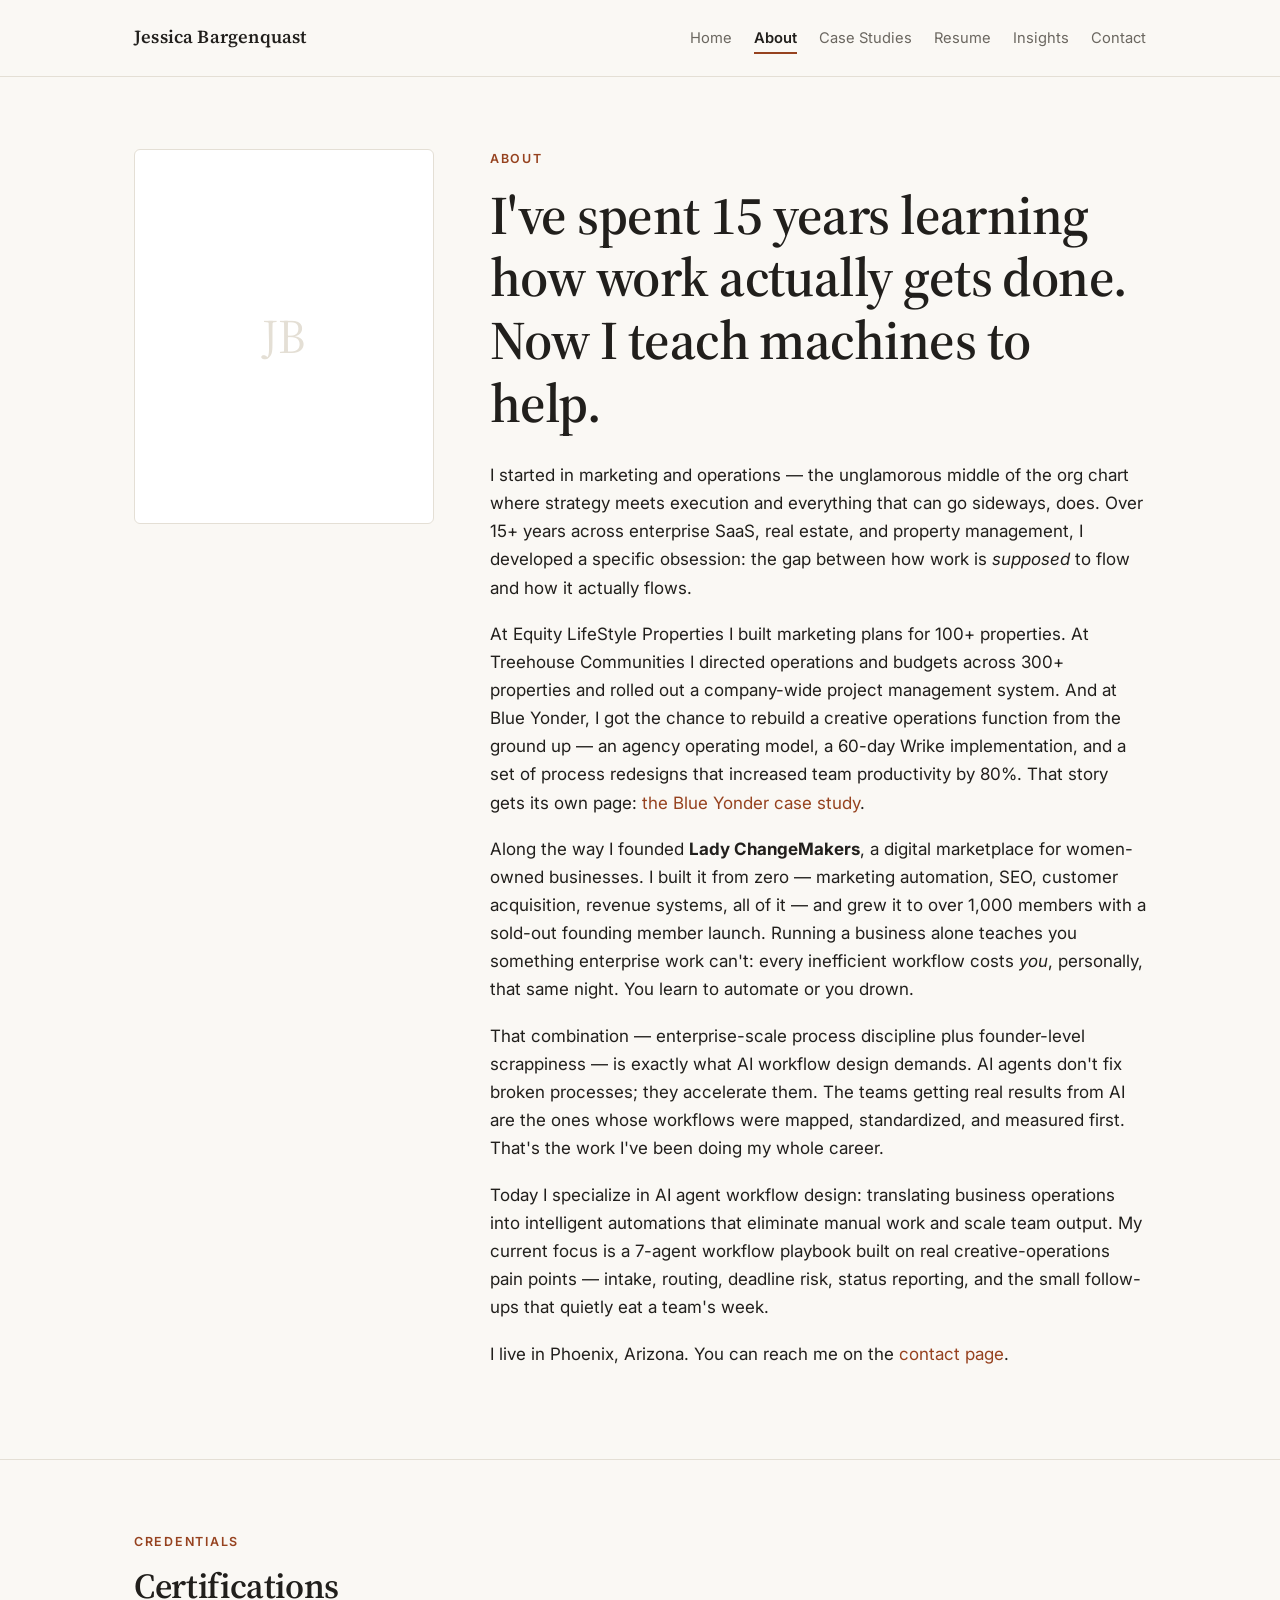
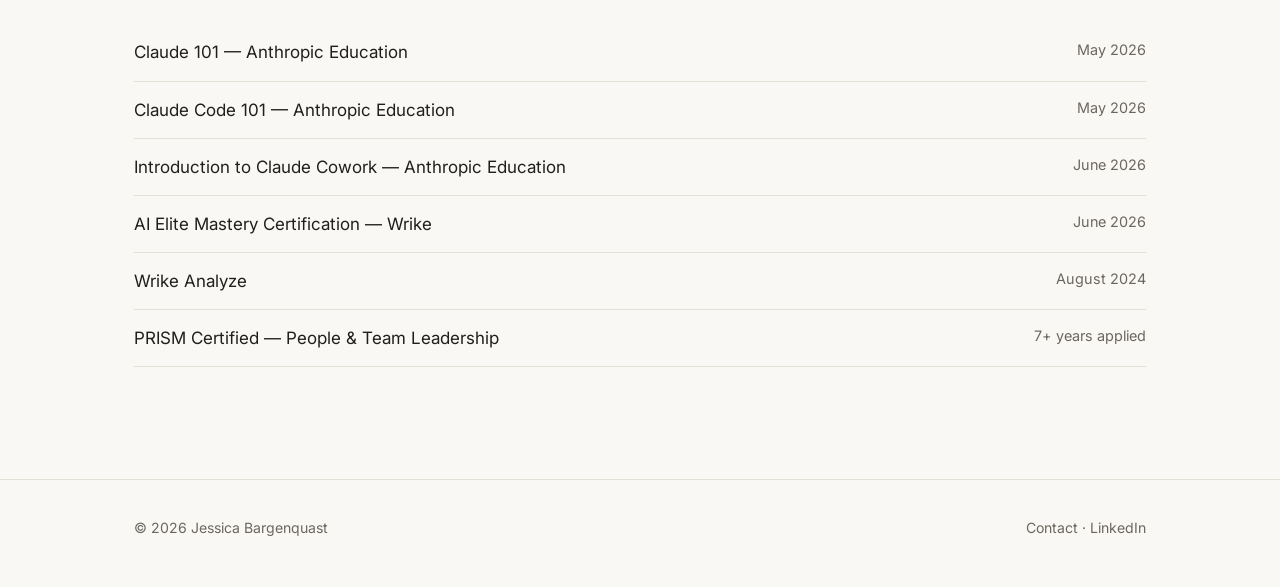
==== about.html @ bfed1fb9 "Portfolio site: six-page static build with Netlify contact form Co-Authored-By: Claude Fable 5 <nore" ====
<!DOCTYPE html>
<html lang="en">
<head>
  <meta charset="UTF-8">
  <meta name="viewport" content="width=device-width, initial-scale=1.0">
  <title>About — Jessica Bargenquast</title>
  <meta name="description" content="From 15+ years in marketing and operations, to founding Lady ChangeMakers, to designing AI agent workflows — the story behind the work.">
  <link rel="preconnect" href="https://fonts.googleapis.com">
  <link rel="preconnect" href="https://fonts.gstatic.com" crossorigin>
  <link href="https://fonts.googleapis.com/css2?family=Inter:wght@400;600&family=Source+Serif+4:opsz,wght@8..60,400;8..60,600&display=swap" rel="stylesheet">
  <link rel="stylesheet" href="css/styles.css">
</head>
<body>

  <header class="site-header">
    <div class="wrap">
      <a class="site-name" href="index.html">Jessica Bargenquast</a>
      <nav class="site-nav">
        <a href="index.html">Home</a>
        <a href="about.html" aria-current="page">About</a>
        <a href="case-studies.html">Case Studies</a>
        <a href="resume.html">Resume</a>
        <a href="insights.html">Insights</a>
        <a href="contact.html">Contact</a>
      </nav>
    </div>
  </header>

  <main>

    <section class="section">
      <div class="wrap">
        <div class="about-layout">
          <div class="about-photo">
            <img src="assets/headshot.jpg" alt="Jessica Bargenquast" onerror="this.style.display='none'; this.nextElementSibling.style.display='flex';">
            <div class="photo-fallback" style="display:none;">JB</div>
          </div>
          <div class="prose">
            <p class="kicker">About</p>
            <h1>I've spent 15 years learning how work actually gets done. Now I teach machines to help.</h1>

            <p>I started in marketing and operations — the unglamorous middle of the org chart where strategy meets execution and everything that can go sideways, does. Over 15+ years across enterprise SaaS, real estate, and property management, I developed a specific obsession: the gap between how work is <em>supposed</em> to flow and how it actually flows.</p>

            <p>At Equity LifeStyle Properties I built marketing plans for 100+ properties. At Treehouse Communities I directed operations and budgets across 300+ properties and rolled out a company-wide project management system. And at Blue Yonder, I got the chance to rebuild a creative operations function from the ground up — an agency operating model, a 60-day Wrike implementation, and a set of process redesigns that increased team productivity by 80%. That story gets its own page: <a href="case-studies.html">the Blue Yonder case study</a>.</p>

            <p>Along the way I founded <strong>Lady ChangeMakers</strong>, a digital marketplace for women-owned businesses. I built it from zero — marketing automation, SEO, customer acquisition, revenue systems, all of it — and grew it to over 1,000 members with a sold-out founding member launch. Running a business alone teaches you something enterprise work can't: every inefficient workflow costs <em>you</em>, personally, that same night. You learn to automate or you drown.</p>

            <p>That combination — enterprise-scale process discipline plus founder-level scrappiness — is exactly what AI workflow design demands. AI agents don't fix broken processes; they accelerate them. The teams getting real results from AI are the ones whose workflows were mapped, standardized, and measured first. That's the work I've been doing my whole career.</p>

            <p>Today I specialize in AI agent workflow design: translating business operations into intelligent automations that eliminate manual work and scale team output. My current focus is a 7-agent workflow playbook built on real creative-operations pain points — intake, routing, deadline risk, status reporting, and the small follow-ups that quietly eat a team's week.</p>

            <p>I live in Phoenix, Arizona. You can reach me on the <a href="contact.html">contact page</a>.</p>
          </div>
        </div>
      </div>
    </section>

    <section class="section">
      <div class="wrap">
        <p class="kicker">Credentials</p>
        <h2>Certifications</h2>
        <ul class="cert-list">
          <li><span>Claude 101 — Anthropic Education</span><span class="cert-meta">May 2026</span></li>
          <li><span>Claude Code 101 — Anthropic Education</span><span class="cert-meta">May 2026</span></li>
          <li><span>Introduction to Claude Cowork — Anthropic Education</span><span class="cert-meta">June 2026</span></li>
          <li><span>AI Elite Mastery Certification — Wrike</span><span class="cert-meta">June 2026</span></li>
          <li><span>Wrike Analyze</span><span class="cert-meta">August 2024</span></li>
          <li><span>PRISM Certified — People &amp; Team Leadership</span><span class="cert-meta">7+ years applied</span></li>
        </ul>
      </div>
    </section>

  </main>

  <footer class="site-footer">
    <div class="wrap">
      <div>© 2026 Jessica Bargenquast</div>
      <div>
        <a href="contact.html">Contact</a> ·
        <a href="https://linkedin.com/in/jessbarg">LinkedIn</a>
      </div>
    </div>
  </footer>

</body>
</html>
---- css/styles.css ----
/* ============================================================
   Jessica Bargenquast — portfolio site styles
   Plain CSS, no build step. Edit freely.
   ============================================================ */

:root {
  --paper: #faf8f4;        /* page background */
  --ink: #211f1c;          /* main text */
  --muted: #6b6760;        /* secondary text */
  --accent: #96421f;       /* terracotta accent */
  --accent-dark: #7a3417;
  --line: #e4dfd5;         /* hairline borders */
  --card: #ffffff;
  --serif: "Source Serif 4", Georgia, "Times New Roman", serif;
  --sans: "Inter", -apple-system, "Segoe UI", Helvetica, Arial, sans-serif;
}

* { box-sizing: border-box; }

html { scroll-behavior: smooth; }

body {
  margin: 0;
  background: var(--paper);
  color: var(--ink);
  font-family: var(--sans);
  font-size: 17px;
  line-height: 1.65;
  -webkit-font-smoothing: antialiased;
}

h1, h2, h3 {
  font-family: var(--serif);
  font-weight: 600;
  line-height: 1.15;
  margin: 0 0 0.5em;
  letter-spacing: -0.01em;
}

h1 { font-size: clamp(2.2rem, 5vw, 3.4rem); }
h2 { font-size: clamp(1.6rem, 3.5vw, 2.2rem); }
h3 { font-size: 1.25rem; }

p { margin: 0 0 1.1em; }

a { color: var(--accent); text-decoration: none; }
a:hover { color: var(--accent-dark); text-decoration: underline; }

img { max-width: 100%; display: block; }

.wrap {
  max-width: 1060px;
  margin: 0 auto;
  padding: 0 24px;
}

.prose { max-width: 700px; }

/* ---------- Header / nav ---------- */

.site-header {
  border-bottom: 1px solid var(--line);
  background: var(--paper);
}

.site-header .wrap {
  display: flex;
  flex-wrap: wrap;
  align-items: baseline;
  justify-content: space-between;
  gap: 12px 24px;
  padding-top: 22px;
  padding-bottom: 22px;
}

.site-name {
  font-family: var(--serif);
  font-size: 1.15rem;
  font-weight: 600;
  color: var(--ink);
  letter-spacing: 0.01em;
}
.site-name:hover { color: var(--accent); text-decoration: none; }

.site-nav {
  display: flex;
  flex-wrap: wrap;
  gap: 4px 22px;
  font-size: 0.92rem;
}

.site-nav a {
  color: var(--muted);
  padding: 2px 0;
  border-bottom: 2px solid transparent;
}

.site-nav a:hover {
  color: var(--ink);
  text-decoration: none;
  border-bottom-color: var(--line);
}

.site-nav a[aria-current="page"] {
  color: var(--ink);
  font-weight: 600;
  border-bottom-color: var(--accent);
}

/* ---------- Sections ---------- */

.section { padding: 72px 0; }
.section + .section { border-top: 1px solid var(--line); }

.kicker {
  font-size: 0.78rem;
  font-weight: 600;
  text-transform: uppercase;
  letter-spacing: 0.14em;
  color: var(--accent);
  margin: 0 0 14px;
}

.lede {
  font-size: 1.22rem;
  line-height: 1.6;
  color: var(--muted);
  max-width: 640px;
}

/* ---------- Hero ---------- */

.hero { padding: 96px 0 84px; }

.hero h1 { max-width: 780px; }

.hero .lede { margin-top: 18px; }

.hero-actions {
  margin-top: 34px;
  display: flex;
  flex-wrap: wrap;
  gap: 14px;
}

.btn {
  display: inline-block;
  padding: 12px 26px;
  border-radius: 4px;
  font-size: 0.95rem;
  font-weight: 600;
  background: var(--ink);
  color: var(--paper);
  border: 1px solid var(--ink);
}
.btn:hover { background: var(--accent-dark); border-color: var(--accent-dark); color: #fff; text-decoration: none; }

.btn.secondary {
  background: transparent;
  color: var(--ink);
  border: 1px solid var(--ink);
}
.btn.secondary:hover { background: var(--ink); color: var(--paper); }

/* ---------- Stats ---------- */

.stats {
  display: grid;
  grid-template-columns: repeat(auto-fit, minmax(200px, 1fr));
  gap: 1px;
  background: var(--line);
  border: 1px solid var(--line);
  margin: 0;
}

.stat {
  background: var(--card);
  padding: 30px 26px;
}

.stat .num {
  font-family: var(--serif);
  font-size: 2.6rem;
  font-weight: 600;
  color: var(--accent);
  line-height: 1;
  display: block;
}

.stat .label {
  margin-top: 10px;
  font-size: 0.9rem;
  color: var(--muted);
  display: block;
}

/* ---------- Cards ---------- */

.card-grid {
  display: grid;
  grid-template-columns: repeat(auto-fit, minmax(260px, 1fr));
  gap: 24px;
  margin-top: 34px;
}

.card {
  background: var(--card);
  border: 1px solid var(--line);
  padding: 30px 28px;
}

.card h3 { margin-bottom: 0.4em; }
.card p { color: var(--muted); font-size: 0.97rem; margin-bottom: 0; }

/* ---------- About ---------- */

.about-layout {
  display: grid;
  grid-template-columns: 300px 1fr;
  gap: 56px;
  align-items: start;
}

@media (max-width: 760px) {
  .about-layout { grid-template-columns: 1fr; }
  .about-photo { max-width: 320px; }
}

.about-photo img {
  border-radius: 6px;
  border: 1px solid var(--line);
}

.photo-fallback {
  border-radius: 6px;
  border: 1px solid var(--line);
  background: var(--card);
  aspect-ratio: 4 / 5;
  display: flex;
  align-items: center;
  justify-content: center;
  font-family: var(--serif);
  font-size: 3rem;
  color: var(--line);
}

/* ---------- Case study ---------- */

.case-meta {
  display: flex;
  flex-wrap: wrap;
  gap: 10px 34px;
  padding: 22px 0;
  border-top: 1px solid var(--line);
  border-bottom: 1px solid var(--line);
  margin: 40px 0;
  font-size: 0.92rem;
}

.case-meta div span {
  display: block;
  text-transform: uppercase;
  letter-spacing: 0.1em;
  font-size: 0.72rem;
  color: var(--muted);
  margin-bottom: 2px;
}

.pull {
  border-left: 3px solid var(--accent);
  padding: 6px 0 6px 24px;
  margin: 36px 0;
  font-family: var(--serif);
  font-size: 1.35rem;
  line-height: 1.45;
  color: var(--ink);
}

/* ---------- Resume ---------- */

.resume-header {
  display: flex;
  flex-wrap: wrap;
  align-items: flex-end;
  justify-content: space-between;
  gap: 20px;
  margin-bottom: 8px;
}

.job {
  padding: 30px 0;
  border-top: 1px solid var(--line);
}

.job:first-of-type { border-top: none; }

.job-head {
  display: flex;
  flex-wrap: wrap;
  justify-content: space-between;
  gap: 4px 24px;
  align-items: baseline;
}

.job-head h3 { margin: 0; }

.job-dates {
  font-size: 0.88rem;
  color: var(--muted);
  white-space: nowrap;
}

.job-org {
  color: var(--muted);
  font-size: 0.95rem;
  margin: 2px 0 14px;
}

.job ul { margin: 0; padding-left: 20px; }
.job li { margin-bottom: 9px; color: var(--ink); }

.skills-grid {
  display: grid;
  grid-template-columns: repeat(auto-fit, minmax(230px, 1fr));
  gap: 24px;
  margin-top: 28px;
}

.skills-grid .card ul {
  margin: 0;
  padding-left: 18px;
  color: var(--muted);
  font-size: 0.95rem;
}
.skills-grid .card li { margin-bottom: 7px; }

.cert-list { list-style: none; margin: 0; padding: 0; }
.cert-list li {
  padding: 14px 0;
  border-bottom: 1px solid var(--line);
  display: flex;
  flex-wrap: wrap;
  justify-content: space-between;
  gap: 4px 24px;
}
.cert-list .cert-meta { color: var(--muted); font-size: 0.9rem; white-space: nowrap; }

.badge {
  display: inline-block;
  font-size: 0.72rem;
  font-weight: 600;
  text-transform: uppercase;
  letter-spacing: 0.08em;
  color: var(--accent);
  border: 1px solid var(--accent);
  border-radius: 3px;
  padding: 1px 8px;
  margin-left: 8px;
  vertical-align: middle;
}

/* ---------- Contact ---------- */

.contact-list { list-style: none; padding: 0; margin: 30px 0 0; }
.contact-list li { padding: 16px 0; border-bottom: 1px solid var(--line); font-size: 1.05rem; }
.contact-list span {
  display: inline-block;
  min-width: 110px;
  color: var(--muted);
  font-size: 0.85rem;
  text-transform: uppercase;
  letter-spacing: 0.1em;
}

.contact-form {
  margin-top: 38px;
  max-width: 560px;
}

.contact-form label {
  display: block;
  font-size: 0.85rem;
  font-weight: 600;
  margin-bottom: 18px;
}

.contact-form input,
.contact-form textarea {
  display: block;
  width: 100%;
  margin-top: 6px;
  padding: 11px 13px;
  font: inherit;
  font-weight: 400;
  color: var(--ink);
  background: var(--card);
  border: 1px solid var(--line);
  border-radius: 4px;
}

.contact-form input:focus,
.contact-form textarea:focus {
  outline: 2px solid var(--accent);
  outline-offset: -1px;
  border-color: transparent;
}

.contact-form .btn {
  cursor: pointer;
  font-family: var(--sans);
}

/* ---------- Footer ---------- */

.site-footer {
  border-top: 1px solid var(--line);
  padding: 36px 0 48px;
  margin-top: 40px;
  font-size: 0.88rem;
  color: var(--muted);
}

.site-footer .wrap {
  display: flex;
  flex-wrap: wrap;
  justify-content: space-between;
  gap: 10px 30px;
}

.site-footer a { color: var(--muted); }
.site-footer a:hover { color: var(--accent); }

/* ---------- Utilities ---------- */

.mt-0 { margin-top: 0; }
.center { text-align: center; }
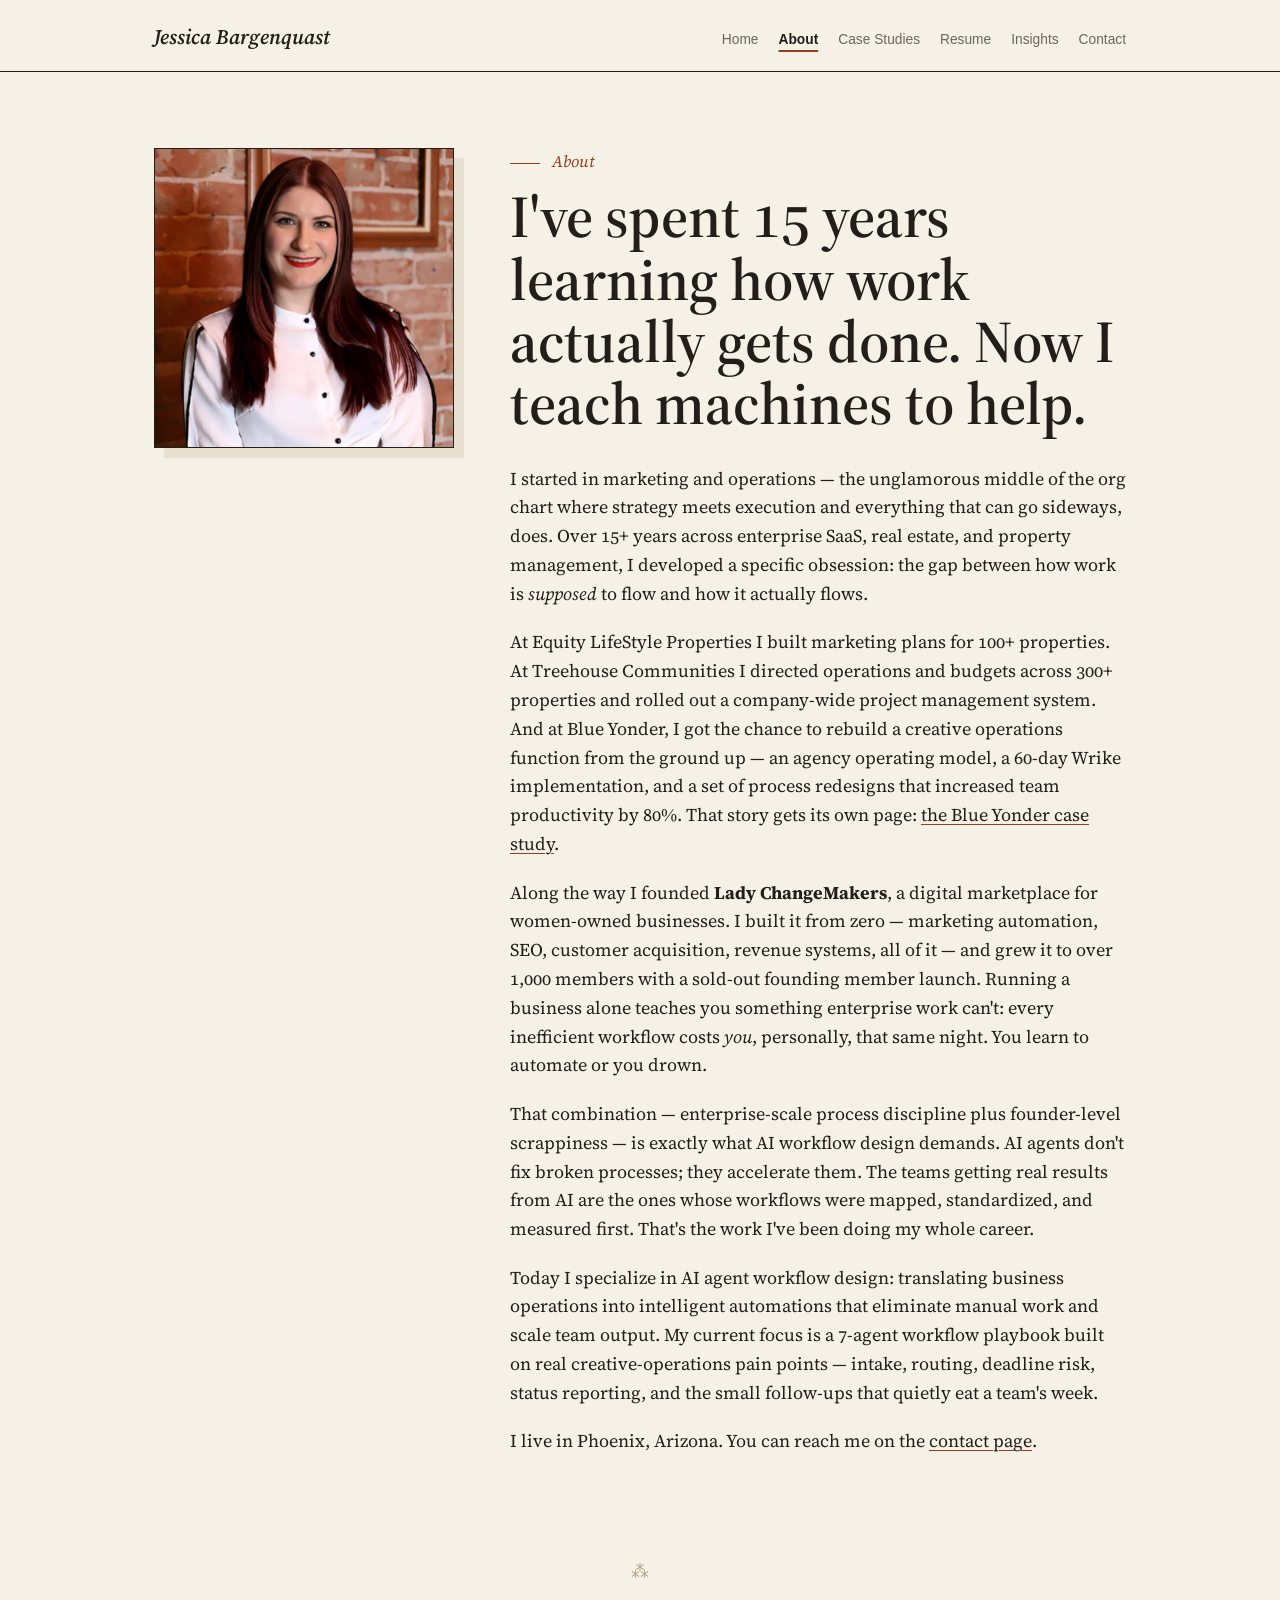
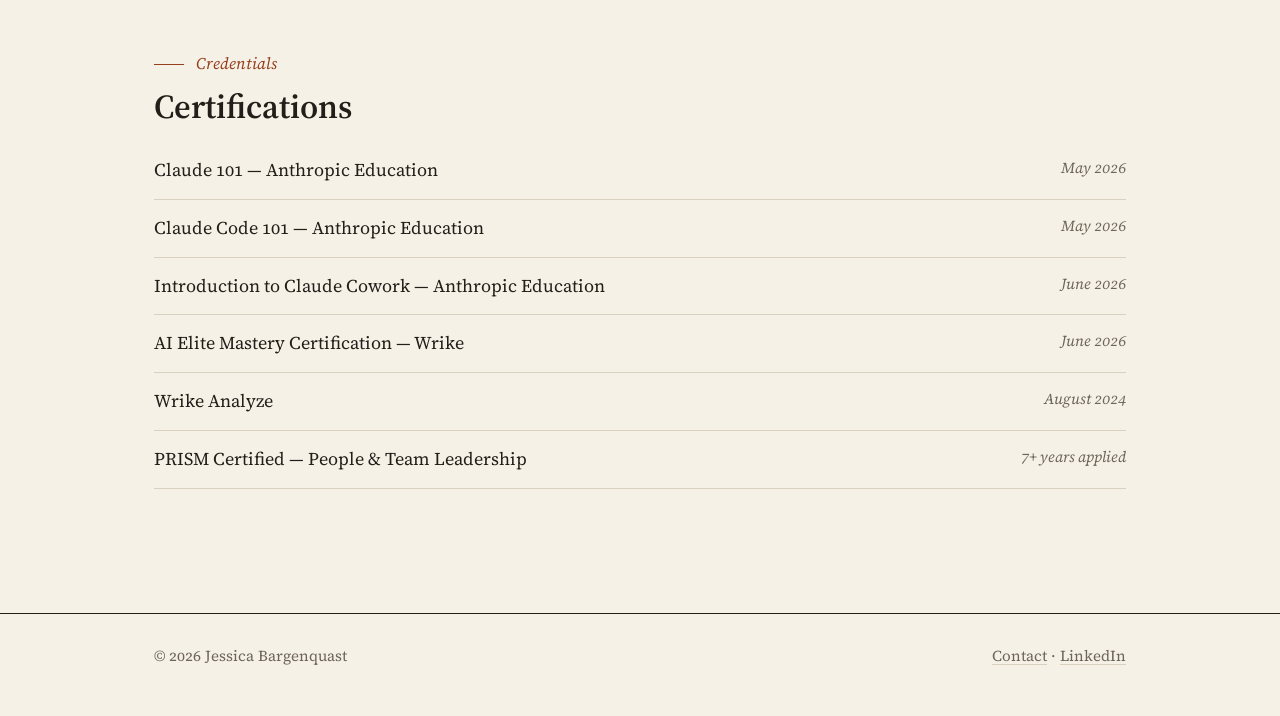
==== commit 362f5be2: "Redesign: small-press editorial style to replace generic AI-generated look Serif body text with real" ====
--- a/about.html
+++ b/about.html
@@ -7,7 +7,7 @@
   <meta name="description" content="From 15+ years in marketing and operations, to founding Lady ChangeMakers, to designing AI agent workflows — the story behind the work.">
   <link rel="preconnect" href="https://fonts.googleapis.com">
   <link rel="preconnect" href="https://fonts.gstatic.com" crossorigin>
-  <link href="https://fonts.googleapis.com/css2?family=Inter:wght@400;600&family=Source+Serif+4:opsz,wght@8..60,400;8..60,600&display=swap" rel="stylesheet">
+  <link href="https://fonts.googleapis.com/css2?family=Source+Serif+4:ital,opsz,wght@0,8..60,400;0,8..60,600;1,8..60,400;1,8..60,600&display=swap" rel="stylesheet">
   <link rel="stylesheet" href="css/styles.css">
 </head>
 <body>
--- a/css/styles.css
+++ b/css/styles.css
@@ -1,65 +1,79 @@
 /* ============================================================
    Jessica Bargenquast — portfolio site styles
    Plain CSS, no build step. Edit freely.
+
+   Direction: small-press editorial. Serif body, italic ledes,
+   asterism dividers, ink rules instead of card boxes.
    ============================================================ */
 
 :root {
-  --paper: #faf8f4;        /* page background */
-  --ink: #211f1c;          /* main text */
-  --muted: #6b6760;        /* secondary text */
-  --accent: #96421f;       /* terracotta accent */
-  --accent-dark: #7a3417;
-  --line: #e4dfd5;         /* hairline borders */
-  --card: #ffffff;
+  --paper: #f6f1e7;         /* warm, slightly yellowed stock */
+  --ink: #221e19;
+  --muted: #6d6558;
+  --accent: #953f1c;        /* terracotta, used sparingly */
+  --accent-dark: #743012;
+  --line: #d9d0be;          /* hairline rules */
+  --line-soft: #e7e0d1;
   --serif: "Source Serif 4", Georgia, "Times New Roman", serif;
-  --sans: "Inter", -apple-system, "Segoe UI", Helvetica, Arial, sans-serif;
+  --sans: -apple-system, "Segoe UI", Helvetica, Arial, sans-serif;
 }
 
 * { box-sizing: border-box; }
-
-html { scroll-behavior: smooth; }
 
 body {
   margin: 0;
   background: var(--paper);
   color: var(--ink);
-  font-family: var(--sans);
-  font-size: 17px;
-  line-height: 1.65;
+  font-family: var(--serif);
+  font-size: 1.125rem;
+  line-height: 1.6;
+  font-variant-numeric: oldstyle-nums;
   -webkit-font-smoothing: antialiased;
 }
 
+::selection { background: #ead3ba; }
+
 h1, h2, h3 {
   font-family: var(--serif);
   font-weight: 600;
-  line-height: 1.15;
+  line-height: 1.12;
   margin: 0 0 0.5em;
-  letter-spacing: -0.01em;
-}
-
-h1 { font-size: clamp(2.2rem, 5vw, 3.4rem); }
-h2 { font-size: clamp(1.6rem, 3.5vw, 2.2rem); }
-h3 { font-size: 1.25rem; }
+}
+
+h1 { font-size: clamp(2.3rem, 5.5vw, 3.7rem); line-height: 1.05; text-wrap: balance; }
+h2 { font-size: clamp(1.55rem, 3.5vw, 2.1rem); }
+h3 { font-size: 1.3rem; }
+
+.prose h2 { margin-top: 1.7em; }
 
 p { margin: 0 0 1.1em; }
 
-a { color: var(--accent); text-decoration: none; }
-a:hover { color: var(--accent-dark); text-decoration: underline; }
+a {
+  color: var(--ink);
+  text-decoration: underline;
+  text-decoration-color: var(--accent);
+  text-decoration-thickness: 1px;
+  text-underline-offset: 3px;
+}
+a:hover {
+  color: var(--accent-dark);
+  text-decoration-thickness: 2px;
+}
 
 img { max-width: 100%; display: block; }
 
 .wrap {
-  max-width: 1060px;
+  max-width: 1020px;
   margin: 0 auto;
   padding: 0 24px;
 }
 
-.prose { max-width: 700px; }
+.prose { max-width: 680px; }
 
 /* ---------- Header / nav ---------- */
 
 .site-header {
-  border-bottom: 1px solid var(--line);
+  border-bottom: 1px solid var(--ink);
   background: var(--paper);
 }
 
@@ -69,75 +83,100 @@
   align-items: baseline;
   justify-content: space-between;
   gap: 12px 24px;
-  padding-top: 22px;
-  padding-bottom: 22px;
+  padding-top: 20px;
+  padding-bottom: 18px;
 }
 
 .site-name {
   font-family: var(--serif);
+  font-size: 1.3rem;
+  font-weight: 600;
+  font-style: italic;
+  color: var(--ink);
+  text-decoration: none;
+}
+.site-name:hover { color: var(--accent); }
+
+.site-nav {
+  display: flex;
+  flex-wrap: wrap;
+  gap: 4px 20px;
+  font-family: var(--sans);
+  font-size: 0.86rem;
+}
+
+.site-nav a {
+  color: var(--muted);
+  text-decoration: none;
+  padding: 2px 0;
+}
+
+.site-nav a:hover {
+  color: var(--ink);
+  text-decoration: underline;
+  text-decoration-color: var(--line);
+  text-decoration-thickness: 2px;
+  text-underline-offset: 6px;
+}
+
+.site-nav a[aria-current="page"] {
+  color: var(--ink);
+  font-weight: 600;
+  text-decoration: underline;
+  text-decoration-color: var(--accent);
+  text-decoration-thickness: 2px;
+  text-underline-offset: 6px;
+}
+
+/* ---------- Sections ---------- */
+
+.section { padding: 76px 0; }
+
+/* an asterism between sections, instead of yet another hairline */
+.section + .section { padding-top: 0; }
+.section + .section > .wrap::before {
+  content: "\2042";  /* ⁂ */
+  display: block;
+  text-align: center;
+  color: #b3a789;
   font-size: 1.15rem;
-  font-weight: 600;
-  color: var(--ink);
-  letter-spacing: 0.01em;
-}
-.site-name:hover { color: var(--accent); text-decoration: none; }
-
-.site-nav {
-  display: flex;
-  flex-wrap: wrap;
-  gap: 4px 22px;
-  font-size: 0.92rem;
-}
-
-.site-nav a {
-  color: var(--muted);
-  padding: 2px 0;
-  border-bottom: 2px solid transparent;
-}
-
-.site-nav a:hover {
-  color: var(--ink);
-  text-decoration: none;
-  border-bottom-color: var(--line);
-}
-
-.site-nav a[aria-current="page"] {
-  color: var(--ink);
-  font-weight: 600;
-  border-bottom-color: var(--accent);
-}
-
-/* ---------- Sections ---------- */
-
-.section { padding: 72px 0; }
-.section + .section { border-top: 1px solid var(--line); }
+  padding: 4px 0 64px;
+}
 
 .kicker {
-  font-size: 0.78rem;
-  font-weight: 600;
-  text-transform: uppercase;
-  letter-spacing: 0.14em;
+  font-style: italic;
+  font-size: 1.02rem;
   color: var(--accent);
-  margin: 0 0 14px;
+  margin: 0 0 12px;
+}
+.kicker::before {
+  content: "";
+  display: inline-block;
+  width: 30px;
+  height: 1px;
+  background: var(--accent);
+  vertical-align: middle;
+  margin-right: 12px;
 }
 
 .lede {
-  font-size: 1.22rem;
-  line-height: 1.6;
-  color: var(--muted);
-  max-width: 640px;
+  font-style: italic;
+  font-size: 1.28rem;
+  line-height: 1.55;
+  color: var(--muted);
+  max-width: 620px;
 }
 
 /* ---------- Hero ---------- */
 
-.hero { padding: 96px 0 84px; }
-
-.hero h1 { max-width: 780px; }
-
-.hero .lede { margin-top: 18px; }
+.hero { padding: 92px 0 84px; }
+
+.hero h1 { max-width: 760px; }
+
+.hero .lede { margin-top: 20px; }
 
 .hero-actions {
-  margin-top: 34px;
+  margin-top: 36px;
   display: flex;
   flex-wrap: wrap;
   gap: 14px;
@@ -145,20 +184,21 @@
 
 .btn {
   display: inline-block;
-  padding: 12px 26px;
-  border-radius: 4px;
-  font-size: 0.95rem;
+  padding: 12px 22px;
+  font-family: var(--sans);
+  font-size: 0.92rem;
   font-weight: 600;
   background: var(--ink);
   color: var(--paper);
   border: 1px solid var(--ink);
-}
-.btn:hover { background: var(--accent-dark); border-color: var(--accent-dark); color: #fff; text-decoration: none; }
+  text-decoration: none;
+}
+.btn::after { content: "\00a0\2192"; }  /* nbsp + → */
+.btn:hover { background: var(--accent-dark); border-color: var(--accent-dark); color: #fff; }
 
 .btn.secondary {
   background: transparent;
   color: var(--ink);
-  border: 1px solid var(--ink);
 }
 .btn.secondary:hover { background: var(--ink); color: var(--paper); }
 
@@ -166,30 +206,29 @@
 
 .stats {
   display: grid;
-  grid-template-columns: repeat(auto-fit, minmax(200px, 1fr));
-  gap: 1px;
-  background: var(--line);
-  border: 1px solid var(--line);
-  margin: 0;
+  grid-template-columns: repeat(auto-fit, minmax(190px, 1fr));
+  gap: 30px 36px;
+  margin: 34px 0 0;
 }
 
 .stat {
-  background: var(--card);
-  padding: 30px 26px;
+  border-left: 2px solid var(--accent);
+  padding: 4px 0 6px 20px;
 }
 
 .stat .num {
   font-family: var(--serif);
-  font-size: 2.6rem;
-  font-weight: 600;
-  color: var(--accent);
+  font-size: 2.8rem;
+  font-weight: 600;
   line-height: 1;
+  color: var(--ink);
   display: block;
 }
 
 .stat .label {
-  margin-top: 10px;
-  font-size: 0.9rem;
+  margin-top: 8px;
+  font-style: italic;
+  font-size: 0.98rem;
   color: var(--muted);
   display: block;
 }
@@ -199,18 +238,17 @@
 .card-grid {
   display: grid;
   grid-template-columns: repeat(auto-fit, minmax(260px, 1fr));
-  gap: 24px;
-  margin-top: 34px;
+  gap: 40px 36px;
+  margin-top: 38px;
 }
 
 .card {
-  background: var(--card);
-  border: 1px solid var(--line);
-  padding: 30px 28px;
+  border-top: 2px solid var(--ink);
+  padding-top: 18px;
 }
 
 .card h3 { margin-bottom: 0.4em; }
-.card p { color: var(--muted); font-size: 0.97rem; margin-bottom: 0; }
+.card p { color: var(--muted); font-size: 1rem; margin-bottom: 0; }
 
 /* ---------- About ---------- */
 
@@ -227,19 +265,20 @@
 }
 
 .about-photo img {
-  border-radius: 6px;
-  border: 1px solid var(--line);
+  border: 1px solid var(--ink);
+  box-shadow: 10px 10px 0 var(--line-soft);
 }
 
 .photo-fallback {
-  border-radius: 6px;
-  border: 1px solid var(--line);
-  background: var(--card);
+  border: 1px solid var(--ink);
+  box-shadow: 10px 10px 0 var(--line-soft);
+  background: #fffdf8;
   aspect-ratio: 4 / 5;
   display: flex;
   align-items: center;
   justify-content: center;
   font-family: var(--serif);
+  font-style: italic;
   font-size: 3rem;
   color: var(--line);
 }
@@ -249,31 +288,38 @@
 .case-meta {
   display: flex;
   flex-wrap: wrap;
-  gap: 10px 34px;
-  padding: 22px 0;
-  border-top: 1px solid var(--line);
+  gap: 10px 40px;
+  padding: 20px 0;
+  border-top: 2px solid var(--ink);
   border-bottom: 1px solid var(--line);
-  margin: 40px 0;
-  font-size: 0.92rem;
+  margin: 42px 0;
+  font-size: 0.98rem;
 }
 
 .case-meta div span {
   display: block;
+  font-family: var(--sans);
   text-transform: uppercase;
-  letter-spacing: 0.1em;
-  font-size: 0.72rem;
-  color: var(--muted);
-  margin-bottom: 2px;
+  letter-spacing: 0.09em;
+  font-size: 0.7rem;
+  color: var(--muted);
+  margin-bottom: 3px;
 }
 
 .pull {
-  border-left: 3px solid var(--accent);
-  padding: 6px 0 6px 24px;
-  margin: 36px 0;
-  font-family: var(--serif);
-  font-size: 1.35rem;
-  line-height: 1.45;
-  color: var(--ink);
+  margin: 46px 0;
+  font-style: italic;
+  font-size: 1.45rem;
+  line-height: 1.42;
+  color: var(--ink);
+}
+.pull::before {
+  content: "";
+  display: block;
+  width: 54px;
+  height: 3px;
+  background: var(--accent);
+  margin-bottom: 18px;
 }
 
 /* ---------- Resume ---------- */
@@ -292,7 +338,7 @@
   border-top: 1px solid var(--line);
 }
 
-.job:first-of-type { border-top: none; }
+.job:first-of-type { border-top: 2px solid var(--ink); margin-top: 24px; }
 
 .job-head {
   display: flex;
@@ -305,32 +351,33 @@
 .job-head h3 { margin: 0; }
 
 .job-dates {
-  font-size: 0.88rem;
+  font-style: italic;
+  font-size: 0.95rem;
   color: var(--muted);
   white-space: nowrap;
 }
 
 .job-org {
   color: var(--muted);
-  font-size: 0.95rem;
+  font-style: italic;
   margin: 2px 0 14px;
 }
 
 .job ul { margin: 0; padding-left: 20px; }
-.job li { margin-bottom: 9px; color: var(--ink); }
+.job li { margin-bottom: 9px; }
 
 .skills-grid {
   display: grid;
   grid-template-columns: repeat(auto-fit, minmax(230px, 1fr));
-  gap: 24px;
-  margin-top: 28px;
+  gap: 36px;
+  margin-top: 30px;
 }
 
 .skills-grid .card ul {
   margin: 0;
   padding-left: 18px;
   color: var(--muted);
-  font-size: 0.95rem;
+  font-size: 0.98rem;
 }
 .skills-grid .card li { margin-bottom: 7px; }
 
@@ -343,19 +390,19 @@
   justify-content: space-between;
   gap: 4px 24px;
 }
-.cert-list .cert-meta { color: var(--muted); font-size: 0.9rem; white-space: nowrap; }
+.cert-list .cert-meta { color: var(--muted); font-style: italic; font-size: 0.95rem; white-space: nowrap; }
 
 .badge {
   display: inline-block;
-  font-size: 0.72rem;
+  font-family: var(--sans);
+  font-size: 0.68rem;
   font-weight: 600;
   text-transform: uppercase;
   letter-spacing: 0.08em;
   color: var(--accent);
   border: 1px solid var(--accent);
-  border-radius: 3px;
-  padding: 1px 8px;
-  margin-left: 8px;
+  padding: 2px 8px;
+  margin-left: 10px;
   vertical-align: middle;
 }
 
@@ -366,10 +413,11 @@
 .contact-list span {
   display: inline-block;
   min-width: 110px;
-  color: var(--muted);
-  font-size: 0.85rem;
+  font-family: var(--sans);
+  color: var(--muted);
+  font-size: 0.78rem;
   text-transform: uppercase;
-  letter-spacing: 0.1em;
+  letter-spacing: 0.09em;
 }
 
 .contact-form {
@@ -379,7 +427,8 @@
 
 .contact-form label {
   display: block;
-  font-size: 0.85rem;
+  font-family: var(--sans);
+  font-size: 0.84rem;
   font-weight: 600;
   margin-bottom: 18px;
 }
@@ -391,11 +440,11 @@
   margin-top: 6px;
   padding: 11px 13px;
   font: inherit;
-  font-weight: 400;
-  color: var(--ink);
-  background: var(--card);
-  border: 1px solid var(--line);
-  border-radius: 4px;
+  font-family: var(--serif);
+  color: var(--ink);
+  background: #fffdf8;
+  border: 1px solid #b3a789;
+  border-radius: 0;
 }
 
 .contact-form input:focus,
@@ -405,18 +454,15 @@
   border-color: transparent;
 }
 
-.contact-form .btn {
-  cursor: pointer;
-  font-family: var(--sans);
-}
+.contact-form .btn { cursor: pointer; }
 
 /* ---------- Footer ---------- */
 
 .site-footer {
-  border-top: 1px solid var(--line);
-  padding: 36px 0 48px;
-  margin-top: 40px;
-  font-size: 0.88rem;
+  border-top: 1px solid var(--ink);
+  padding: 30px 0 48px;
+  margin-top: 48px;
+  font-size: 0.95rem;
   color: var(--muted);
 }
 
@@ -427,8 +473,8 @@
   gap: 10px 30px;
 }
 
-.site-footer a { color: var(--muted); }
-.site-footer a:hover { color: var(--accent); }
+.site-footer a { color: var(--muted); text-decoration-color: var(--line); }
+.site-footer a:hover { color: var(--accent); text-decoration-color: var(--accent); }
 
 /* ---------- Utilities ---------- */
 
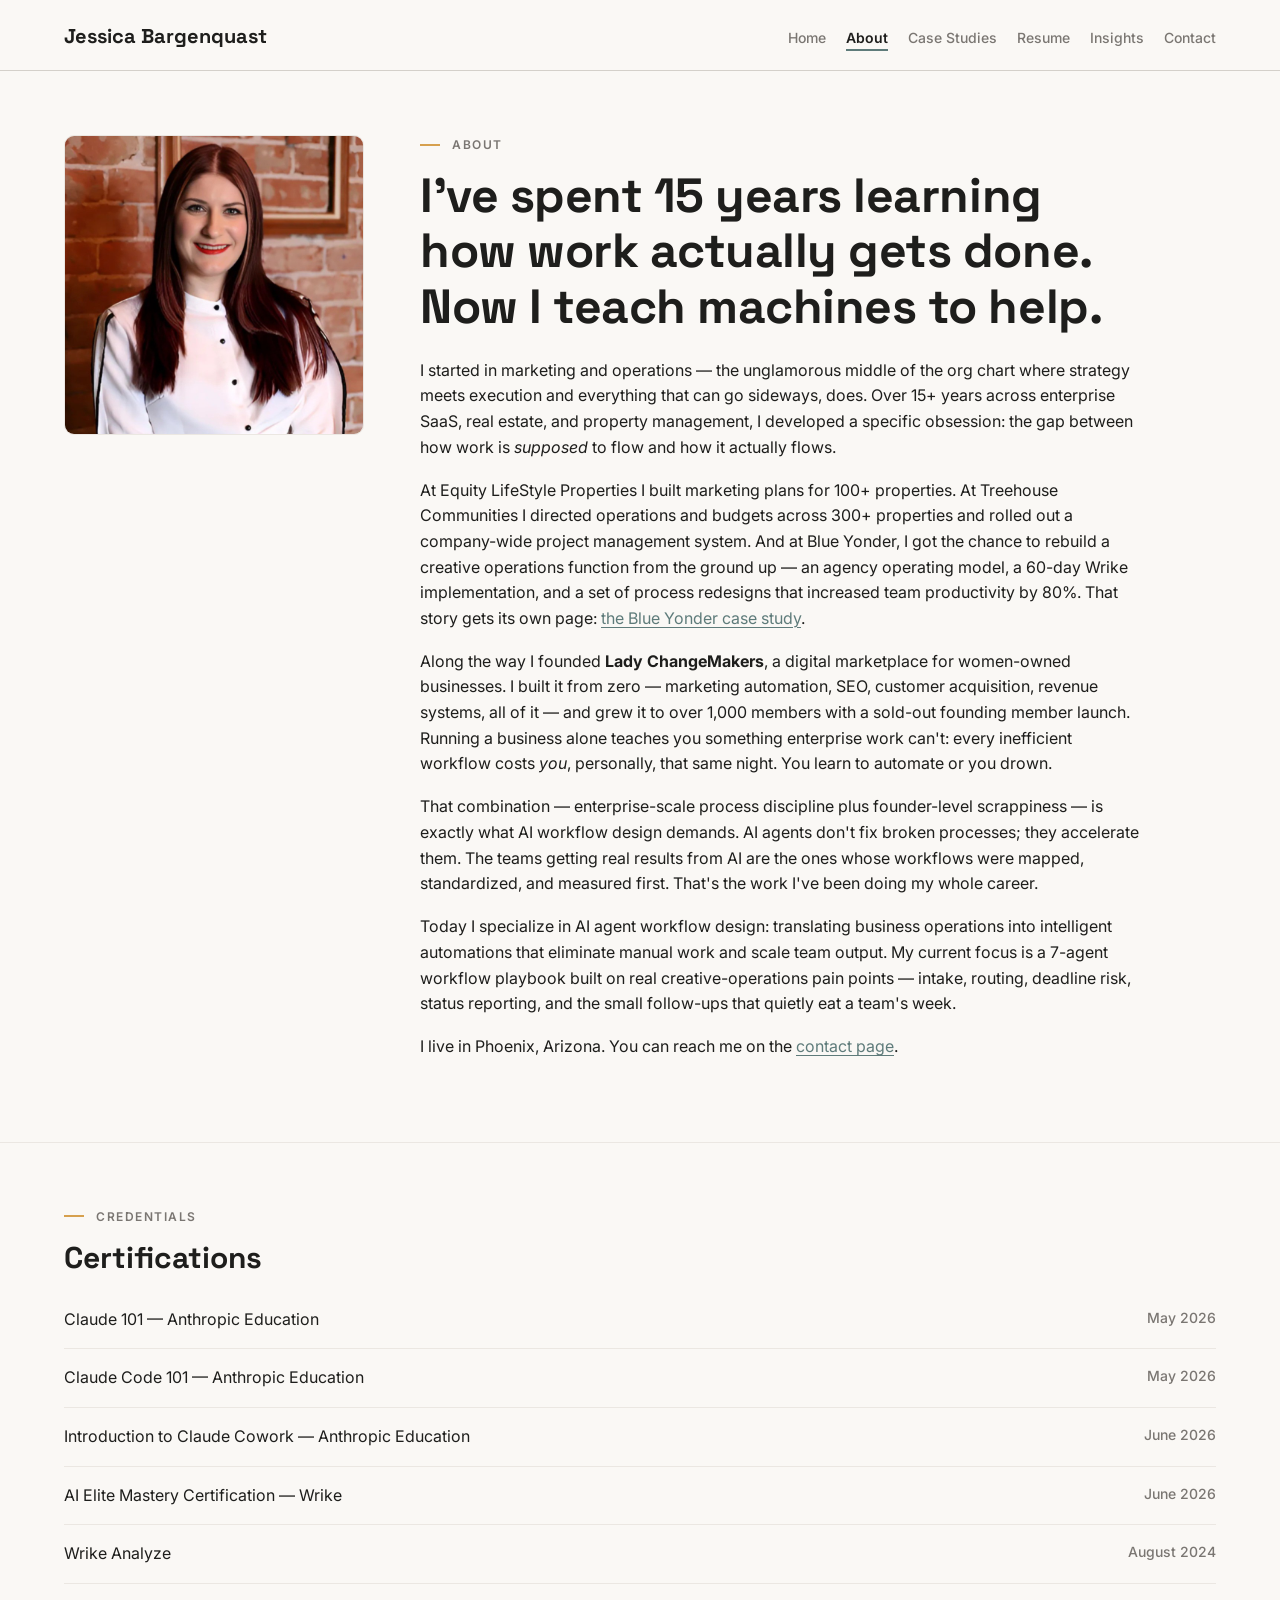
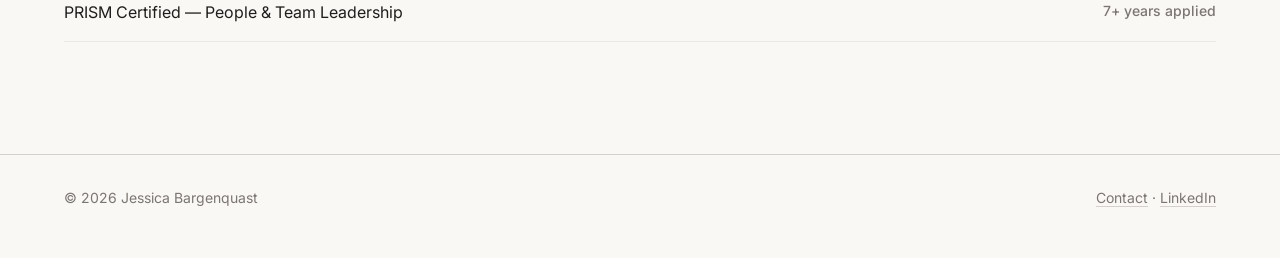
==== commit 78e96631: "Swap primary accent from Red Clay to Patina (Clay & Iron v1.1) Red Clay sat too close to Claude's ow" ====
--- a/about.html
+++ b/about.html
@@ -7,7 +7,8 @@
   <meta name="description" content="From 15+ years in marketing and operations, to founding Lady ChangeMakers, to designing AI agent workflows — the story behind the work.">
   <link rel="preconnect" href="https://fonts.googleapis.com">
   <link rel="preconnect" href="https://fonts.gstatic.com" crossorigin>
-  <link href="https://fonts.googleapis.com/css2?family=Source+Serif+4:ital,opsz,wght@0,8..60,400;0,8..60,600;1,8..60,400;1,8..60,600&display=swap" rel="stylesheet">
+  <link href="https://fonts.googleapis.com/css2?family=Space+Grotesk:wght@400;500;600;700&display=swap" rel="stylesheet">
+  <link href="https://fonts.googleapis.com/css2?family=Inter:wght@400;500;600;700&display=swap" rel="stylesheet">
   <link rel="stylesheet" href="css/styles.css">
 </head>
 <body>
--- a/css/styles.css
+++ b/css/styles.css
@@ -2,56 +2,102 @@
    Jessica Bargenquast — portfolio site styles
    Plain CSS, no build step. Edit freely.
 
-   Direction: small-press editorial. Serif body, italic ledes,
-   asterism dividers, ink rules instead of card boxes.
+   Brand system: "Clay & Iron" (see jessica-brand-style-guide.html).
+   Space Grotesk for headings, Inter for body. Tokens below are
+   copied directly from the brand guide's :root block.
    ============================================================ */
 
 :root {
-  --paper: #f6f1e7;         /* warm, slightly yellowed stock */
-  --ink: #221e19;
-  --muted: #6d6558;
-  --accent: #953f1c;        /* terracotta, used sparingly */
-  --accent-dark: #743012;
-  --line: #d9d0be;          /* hairline rules */
-  --line-soft: #e7e0d1;
-  --serif: "Source Serif 4", Georgia, "Times New Roman", serif;
-  --sans: -apple-system, "Segoe UI", Helvetica, Arial, sans-serif;
+  /* Colors */
+  --iron:         #1E1E1C;
+  --red-clay:     #B85A3A;
+  --red-clay-dark:#9C4C30;
+  --patina:       #5E7B7A;
+  --patina-dark:  #4C6564;
+  --bone:         #FAF8F5;
+  --brass:        #D6A04E;
+  --iron-soft:    #3A3A38;
+  --iron-muted:   #7A7672;
+  --clay-light:   rgba(184,90,58,0.06);
+  --patina-light: rgba(94,123,122,0.06);
+  --brass-light:  rgba(214,160,78,0.08);
+  --surface:      #F2F1EE;
+  --border:       #EBE7E2;
+  --border-dark:  #D4D0CA;
+  --white:        #FFFFFF;
+
+  /* Semantic accent layer — swap these two lines to re-theme the whole
+     site. Primary accent is Patina (teal); Red Clay is demoted to a
+     secondary highlight so the palette reads less like a default AI clay. */
+  --accent:       var(--patina);
+  --accent-dark:  var(--patina-dark);
+  --accent-tint:  var(--patina-light);
+  --accent-2:     var(--red-clay);   /* secondary highlight: badges, small marks */
+
+  /* Typography */
+  --font-heading: 'Space Grotesk', system-ui, -apple-system, sans-serif;
+  --font-body:    'Inter', system-ui, -apple-system, sans-serif;
+
+  /* Type scale (major third — 1.25 ratio) */
+  --text-xs:   0.75rem;    /* 12px */
+  --text-sm:   0.875rem;   /* 14px */
+  --text-base: 1rem;       /* 16px */
+  --text-md:   1.125rem;   /* 18px */
+  --text-lg:   1.25rem;    /* 20px */
+  --text-xl:   1.5rem;     /* 24px */
+  --text-2xl:  1.875rem;   /* 30px */
+  --text-3xl:  2.25rem;    /* 36px */
+  --text-4xl:  3rem;       /* 48px */
+
+  /* Spacing (8px grid) */
+  --space-xs:  0.25rem;    /* 4px */
+  --space-sm:  0.5rem;     /* 8px */
+  --space-md:  1rem;       /* 16px */
+  --space-lg:  1.5rem;     /* 24px */
+  --space-xl:  2rem;       /* 32px */
+  --space-2xl: 3rem;       /* 48px */
+  --space-3xl: 4rem;       /* 64px */
+  --space-4xl: 6rem;       /* 96px */
+
+  /* Layout */
+  --max-width:     1200px;
+  --content-width: 720px;
+  --radius-sm:     6px;
+  --radius-md:     10px;
+  --radius-lg:     14px;
 }
 
 * { box-sizing: border-box; }
 
 body {
   margin: 0;
-  background: var(--paper);
-  color: var(--ink);
-  font-family: var(--serif);
-  font-size: 1.125rem;
+  background: var(--bone);
+  color: var(--iron);
+  font-family: var(--font-body);
+  font-size: var(--text-base);
   line-height: 1.6;
-  font-variant-numeric: oldstyle-nums;
   -webkit-font-smoothing: antialiased;
 }
 
-::selection { background: #ead3ba; }
+::selection { background: rgba(184,90,58,0.18); }
 
 h1, h2, h3 {
-  font-family: var(--serif);
-  font-weight: 600;
-  line-height: 1.12;
+  font-family: var(--font-heading);
+  font-weight: 700;
   margin: 0 0 0.5em;
 }
 
-h1 { font-size: clamp(2.3rem, 5.5vw, 3.7rem); line-height: 1.05; text-wrap: balance; }
-h2 { font-size: clamp(1.55rem, 3.5vw, 2.1rem); }
-h3 { font-size: 1.3rem; }
+h1 { font-size: clamp(2.25rem, 5vw, var(--text-4xl)); line-height: 1.15; letter-spacing: -0.01em; }
+h2 { font-size: var(--text-2xl); line-height: 1.2; }
+h3 { font-size: var(--text-lg); font-weight: 600; line-height: 1.3; }
 
 .prose h2 { margin-top: 1.7em; }
 
 p { margin: 0 0 1.1em; }
 
 a {
-  color: var(--ink);
+  color: var(--accent);
   text-decoration: underline;
-  text-decoration-color: var(--accent);
   text-decoration-thickness: 1px;
   text-underline-offset: 3px;
 }
@@ -63,18 +109,18 @@
 img { max-width: 100%; display: block; }
 
 .wrap {
-  max-width: 1020px;
+  max-width: var(--max-width);
   margin: 0 auto;
   padding: 0 24px;
 }
 
-.prose { max-width: 680px; }
+.prose { max-width: var(--content-width); }
 
 /* ---------- Header / nav ---------- */
 
 .site-header {
-  border-bottom: 1px solid var(--ink);
-  background: var(--paper);
+  border-bottom: 1px solid var(--border-dark);
+  background: var(--bone);
 }
 
 .site-header .wrap {
@@ -88,11 +134,10 @@
 }
 
 .site-name {
-  font-family: var(--serif);
-  font-size: 1.3rem;
-  font-weight: 600;
-  font-style: italic;
-  color: var(--ink);
+  font-family: var(--font-heading);
+  font-size: var(--text-lg);
+  font-weight: 700;
+  color: var(--iron);
   text-decoration: none;
 }
 .site-name:hover { color: var(--accent); }
@@ -101,26 +146,27 @@
   display: flex;
   flex-wrap: wrap;
   gap: 4px 20px;
-  font-family: var(--sans);
-  font-size: 0.86rem;
+  font-family: var(--font-body);
+  font-size: var(--text-sm);
+  font-weight: 500;
 }
 
 .site-nav a {
-  color: var(--muted);
+  color: var(--iron-muted);
   text-decoration: none;
   padding: 2px 0;
 }
 
 .site-nav a:hover {
-  color: var(--ink);
+  color: var(--iron);
   text-decoration: underline;
-  text-decoration-color: var(--line);
+  text-decoration-color: var(--border-dark);
   text-decoration-thickness: 2px;
   text-underline-offset: 6px;
 }
 
 .site-nav a[aria-current="page"] {
-  color: var(--ink);
+  color: var(--iron);
   font-weight: 600;
   text-decoration: underline;
   text-decoration-color: var(--accent);
@@ -130,53 +176,46 @@
 
 /* ---------- Sections ---------- */
 
-.section { padding: 76px 0; }
-
-/* an asterism between sections, instead of yet another hairline */
-.section + .section { padding-top: 0; }
-.section + .section > .wrap::before {
-  content: "\2042";  /* ⁂ */
-  display: block;
-  text-align: center;
-  color: #b3a789;
-  font-size: 1.15rem;
-  padding: 4px 0 64px;
-}
+.section { padding: var(--space-3xl) 0; }
+.section + .section { border-top: 1px solid var(--border); }
 
 .kicker {
-  font-style: italic;
-  font-size: 1.02rem;
-  color: var(--accent);
-  margin: 0 0 12px;
+  display: flex;
+  align-items: center;
+  gap: 12px;
+  font-family: var(--font-body);
+  font-weight: 600;
+  font-size: var(--text-xs);
+  text-transform: uppercase;
+  letter-spacing: 1.5px;
+  color: var(--iron-muted);
+  margin: 0 0 14px;
 }
 .kicker::before {
   content: "";
   display: inline-block;
-  width: 30px;
-  height: 1px;
-  background: var(--accent);
-  vertical-align: middle;
-  margin-right: 12px;
+  width: 20px;
+  height: 2px;
+  background: var(--brass);
 }
 
 .lede {
-  font-style: italic;
-  font-size: 1.28rem;
-  line-height: 1.55;
-  color: var(--muted);
+  font-size: var(--text-md);
+  line-height: 1.7;
+  color: var(--iron-soft);
   max-width: 620px;
 }
 
 /* ---------- Hero ---------- */
 
-.hero { padding: 92px 0 84px; }
-
-.hero h1 { max-width: 760px; }
+.hero { padding: var(--space-4xl) 0 var(--space-3xl); }
+
+.hero h1 { max-width: 760px; letter-spacing: -0.02em; }
 
 .hero .lede { margin-top: 20px; }
 
 .hero-actions {
-  margin-top: 36px;
+  margin-top: var(--space-xl);
   display: flex;
   flex-wrap: wrap;
   gap: 14px;
@@ -184,52 +223,58 @@
 
 .btn {
   display: inline-block;
-  padding: 12px 22px;
-  font-family: var(--sans);
-  font-size: 0.92rem;
-  font-weight: 600;
-  background: var(--ink);
-  color: var(--paper);
-  border: 1px solid var(--ink);
+  padding: 14px 32px;
+  min-height: 48px;
+  font-family: var(--font-body);
+  font-size: var(--text-base);
+  font-weight: 600;
+  background: var(--accent);
+  color: var(--white);
+  border: none;
+  border-radius: var(--radius-sm);
   text-decoration: none;
-}
-.btn::after { content: "\00a0\2192"; }  /* nbsp + → */
-.btn:hover { background: var(--accent-dark); border-color: var(--accent-dark); color: #fff; }
+  text-align: center;
+}
+.btn:hover { background: var(--accent-dark); }
 
 .btn.secondary {
   background: transparent;
-  color: var(--ink);
-}
-.btn.secondary:hover { background: var(--ink); color: var(--paper); }
+  color: var(--accent);
+  border: 2px solid var(--accent);
+  padding: 12px 30px;
+}
+.btn.secondary:hover { background: var(--accent-tint); }
 
 /* ---------- Stats ---------- */
 
 .stats {
   display: grid;
   grid-template-columns: repeat(auto-fit, minmax(190px, 1fr));
-  gap: 30px 36px;
-  margin: 34px 0 0;
+  gap: var(--space-lg);
+  margin: var(--space-xl) 0 0;
 }
 
 .stat {
-  border-left: 2px solid var(--accent);
-  padding: 4px 0 6px 20px;
+  background: var(--white);
+  border: 1px solid var(--border);
+  border-radius: var(--radius-md);
+  padding: var(--space-lg) var(--space-xl);
 }
 
 .stat .num {
-  font-family: var(--serif);
-  font-size: 2.8rem;
-  font-weight: 600;
+  font-family: var(--font-heading);
+  font-size: var(--text-3xl);
+  font-weight: 700;
   line-height: 1;
-  color: var(--ink);
+  color: var(--accent);
   display: block;
 }
 
 .stat .label {
-  margin-top: 8px;
-  font-style: italic;
-  font-size: 0.98rem;
-  color: var(--muted);
+  margin-top: var(--space-sm);
+  font-size: var(--text-sm);
+  font-weight: 500;
+  color: var(--iron-muted);
   display: block;
 }
 
@@ -238,17 +283,19 @@
 .card-grid {
   display: grid;
   grid-template-columns: repeat(auto-fit, minmax(260px, 1fr));
-  gap: 40px 36px;
-  margin-top: 38px;
+  gap: var(--space-lg);
+  margin-top: var(--space-xl);
 }
 
 .card {
-  border-top: 2px solid var(--ink);
-  padding-top: 18px;
+  background: var(--white);
+  border: 1px solid var(--border);
+  border-radius: var(--radius-md);
+  padding: var(--space-lg);
 }
 
 .card h3 { margin-bottom: 0.4em; }
-.card p { color: var(--muted); font-size: 1rem; margin-bottom: 0; }
+.card p { color: var(--iron-soft); font-size: var(--text-base); margin-bottom: 0; }
 
 /* ---------- About ---------- */
 
@@ -265,22 +312,22 @@
 }
 
 .about-photo img {
-  border: 1px solid var(--ink);
-  box-shadow: 10px 10px 0 var(--line-soft);
+  border: 1px solid var(--border);
+  border-radius: var(--radius-md);
 }
 
 .photo-fallback {
-  border: 1px solid var(--ink);
-  box-shadow: 10px 10px 0 var(--line-soft);
-  background: #fffdf8;
+  border: 1px solid var(--border);
+  border-radius: var(--radius-md);
+  background: var(--surface);
   aspect-ratio: 4 / 5;
   display: flex;
   align-items: center;
   justify-content: center;
-  font-family: var(--serif);
-  font-style: italic;
-  font-size: 3rem;
-  color: var(--line);
+  font-family: var(--font-heading);
+  font-weight: 700;
+  font-size: var(--text-3xl);
+  color: var(--border-dark);
 }
 
 /* ---------- Case study ---------- */
@@ -289,37 +336,33 @@
   display: flex;
   flex-wrap: wrap;
   gap: 10px 40px;
-  padding: 20px 0;
-  border-top: 2px solid var(--ink);
-  border-bottom: 1px solid var(--line);
-  margin: 42px 0;
-  font-size: 0.98rem;
+  padding: var(--space-lg) 0;
+  border-top: 2px solid var(--iron);
+  border-bottom: 1px solid var(--border);
+  margin: var(--space-2xl) 0;
+  font-size: var(--text-base);
 }
 
 .case-meta div span {
   display: block;
-  font-family: var(--sans);
+  font-family: var(--font-body);
+  font-weight: 600;
   text-transform: uppercase;
-  letter-spacing: 0.09em;
-  font-size: 0.7rem;
-  color: var(--muted);
+  letter-spacing: 1px;
+  font-size: var(--text-xs);
+  color: var(--iron-muted);
   margin-bottom: 3px;
 }
 
 .pull {
-  margin: 46px 0;
-  font-style: italic;
-  font-size: 1.45rem;
-  line-height: 1.42;
-  color: var(--ink);
-}
-.pull::before {
-  content: "";
-  display: block;
-  width: 54px;
-  height: 3px;
-  background: var(--accent);
-  margin-bottom: 18px;
+  margin: var(--space-2xl) 0;
+  padding-left: var(--space-lg);
+  border-left: 3px solid var(--brass);
+  font-family: var(--font-heading);
+  font-weight: 500;
+  font-size: var(--text-xl);
+  line-height: 1.4;
+  color: var(--iron);
 }
 
 /* ---------- Resume ---------- */
@@ -334,11 +377,11 @@
 }
 
 .job {
-  padding: 30px 0;
-  border-top: 1px solid var(--line);
-}
-
-.job:first-of-type { border-top: 2px solid var(--ink); margin-top: 24px; }
+  padding: var(--space-lg) 0;
+  border-top: 1px solid var(--border);
+}
+
+.job:first-of-type { border-top: 2px solid var(--iron); margin-top: var(--space-lg); }
 
 .job-head {
   display: flex;
@@ -351,15 +394,16 @@
 .job-head h3 { margin: 0; }
 
 .job-dates {
-  font-style: italic;
-  font-size: 0.95rem;
-  color: var(--muted);
+  font-size: var(--text-sm);
+  font-weight: 500;
+  color: var(--iron-muted);
   white-space: nowrap;
 }
 
 .job-org {
-  color: var(--muted);
-  font-style: italic;
+  color: var(--iron-muted);
+  font-size: var(--text-sm);
+  font-weight: 500;
   margin: 2px 0 14px;
 }
 
@@ -369,38 +413,40 @@
 .skills-grid {
   display: grid;
   grid-template-columns: repeat(auto-fit, minmax(230px, 1fr));
-  gap: 36px;
-  margin-top: 30px;
+  gap: var(--space-lg);
+  margin-top: var(--space-xl);
 }
 
 .skills-grid .card ul {
   margin: 0;
   padding-left: 18px;
-  color: var(--muted);
-  font-size: 0.98rem;
+  color: var(--iron-soft);
+  font-size: var(--text-base);
 }
 .skills-grid .card li { margin-bottom: 7px; }
 
 .cert-list { list-style: none; margin: 0; padding: 0; }
 .cert-list li {
-  padding: 14px 0;
-  border-bottom: 1px solid var(--line);
+  padding: var(--space-md) 0;
+  border-bottom: 1px solid var(--border);
   display: flex;
   flex-wrap: wrap;
   justify-content: space-between;
   gap: 4px 24px;
 }
-.cert-list .cert-meta { color: var(--muted); font-style: italic; font-size: 0.95rem; white-space: nowrap; }
+.cert-list .cert-meta { color: var(--iron-muted); font-size: var(--text-sm); font-weight: 500; white-space: nowrap; }
 
 .badge {
   display: inline-block;
-  font-family: var(--sans);
-  font-size: 0.68rem;
+  font-family: var(--font-body);
+  font-size: var(--text-xs);
   font-weight: 600;
   text-transform: uppercase;
   letter-spacing: 0.08em;
-  color: var(--accent);
-  border: 1px solid var(--accent);
+  color: var(--accent-2);
+  background: var(--white);
+  border: 1px solid var(--accent-2);
+  border-radius: var(--radius-sm);
   padding: 2px 8px;
   margin-left: 10px;
   vertical-align: middle;
@@ -408,29 +454,30 @@
 
 /* ---------- Contact ---------- */
 
-.contact-list { list-style: none; padding: 0; margin: 30px 0 0; }
-.contact-list li { padding: 16px 0; border-bottom: 1px solid var(--line); font-size: 1.05rem; }
+.contact-list { list-style: none; padding: 0; margin: var(--space-xl) 0 0; }
+.contact-list li { padding: var(--space-md) 0; border-bottom: 1px solid var(--border); font-size: var(--text-md); }
 .contact-list span {
   display: inline-block;
   min-width: 110px;
-  font-family: var(--sans);
-  color: var(--muted);
-  font-size: 0.78rem;
+  font-family: var(--font-body);
+  color: var(--iron-muted);
+  font-size: var(--text-xs);
+  font-weight: 600;
   text-transform: uppercase;
-  letter-spacing: 0.09em;
+  letter-spacing: 1px;
 }
 
 .contact-form {
-  margin-top: 38px;
+  margin-top: var(--space-2xl);
   max-width: 560px;
 }
 
 .contact-form label {
   display: block;
-  font-family: var(--sans);
-  font-size: 0.84rem;
-  font-weight: 600;
-  margin-bottom: 18px;
+  font-family: var(--font-body);
+  font-size: var(--text-sm);
+  font-weight: 600;
+  margin-bottom: var(--space-lg);
 }
 
 .contact-form input,
@@ -440,17 +487,17 @@
   margin-top: 6px;
   padding: 11px 13px;
   font: inherit;
-  font-family: var(--serif);
-  color: var(--ink);
-  background: #fffdf8;
-  border: 1px solid #b3a789;
-  border-radius: 0;
+  font-family: var(--font-body);
+  color: var(--iron);
+  background: var(--white);
+  border: 1px solid var(--border-dark);
+  border-radius: var(--radius-sm);
 }
 
 .contact-form input:focus,
 .contact-form textarea:focus {
   outline: 2px solid var(--accent);
-  outline-offset: -1px;
+  outline-offset: 2px;
   border-color: transparent;
 }
 
@@ -459,11 +506,11 @@
 /* ---------- Footer ---------- */
 
 .site-footer {
-  border-top: 1px solid var(--ink);
-  padding: 30px 0 48px;
-  margin-top: 48px;
-  font-size: 0.95rem;
-  color: var(--muted);
+  border-top: 1px solid var(--border-dark);
+  padding: var(--space-xl) 0 var(--space-2xl);
+  margin-top: var(--space-2xl);
+  font-size: var(--text-sm);
+  color: var(--iron-muted);
 }
 
 .site-footer .wrap {
@@ -473,7 +520,7 @@
   gap: 10px 30px;
 }
 
-.site-footer a { color: var(--muted); text-decoration-color: var(--line); }
+.site-footer a { color: var(--iron-muted); text-decoration-color: var(--border-dark); }
 .site-footer a:hover { color: var(--accent); text-decoration-color: var(--accent); }
 
 /* ---------- Utilities ---------- */
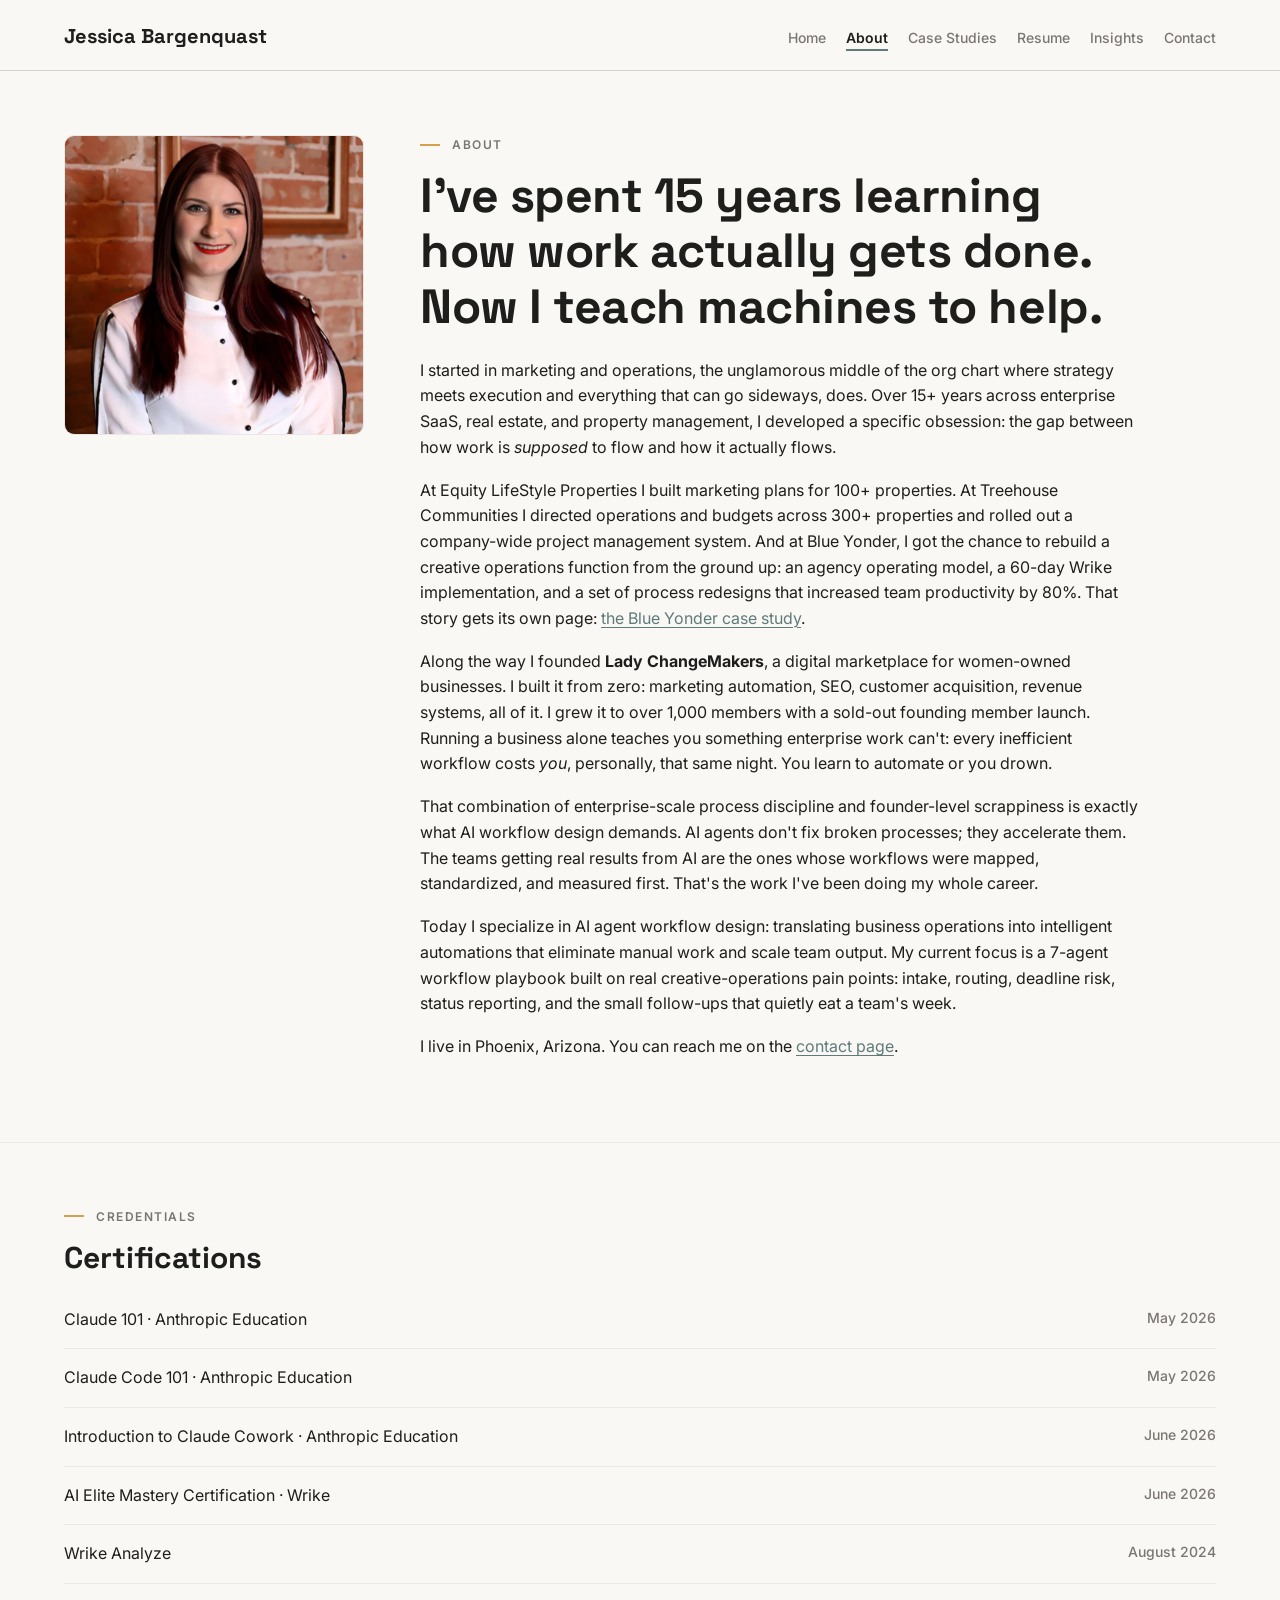
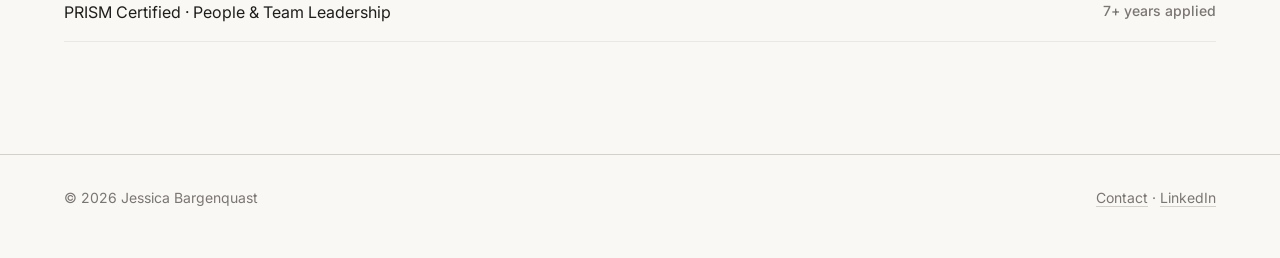
==== commit 9e2ff029: "Remove all em dashes from site content Jess doesn't write with em dashes. Rewrote every occurrence u" ====
--- a/about.html
+++ b/about.html
@@ -3,8 +3,8 @@
 <head>
   <meta charset="UTF-8">
   <meta name="viewport" content="width=device-width, initial-scale=1.0">
-  <title>About — Jessica Bargenquast</title>
-  <meta name="description" content="From 15+ years in marketing and operations, to founding Lady ChangeMakers, to designing AI agent workflows — the story behind the work.">
+  <title>About | Jessica Bargenquast</title>
+  <meta name="description" content="From 15+ years in marketing and operations, to founding Lady ChangeMakers, to designing AI agent workflows: the story behind the work.">
   <link rel="preconnect" href="https://fonts.googleapis.com">
   <link rel="preconnect" href="https://fonts.gstatic.com" crossorigin>
   <link href="https://fonts.googleapis.com/css2?family=Space+Grotesk:wght@400;500;600;700&display=swap" rel="stylesheet">
@@ -33,22 +33,21 @@
       <div class="wrap">
         <div class="about-layout">
           <div class="about-photo">
-            <img src="assets/headshot.jpg" alt="Jessica Bargenquast" onerror="this.style.display='none'; this.nextElementSibling.style.display='flex';">
-            <div class="photo-fallback" style="display:none;">JB</div>
+            <img src="assets/headshot.jpg" alt="Jessica Bargenquast">
           </div>
           <div class="prose">
             <p class="kicker">About</p>
             <h1>I've spent 15 years learning how work actually gets done. Now I teach machines to help.</h1>
 
-            <p>I started in marketing and operations — the unglamorous middle of the org chart where strategy meets execution and everything that can go sideways, does. Over 15+ years across enterprise SaaS, real estate, and property management, I developed a specific obsession: the gap between how work is <em>supposed</em> to flow and how it actually flows.</p>
+            <p>I started in marketing and operations, the unglamorous middle of the org chart where strategy meets execution and everything that can go sideways, does. Over 15+ years across enterprise SaaS, real estate, and property management, I developed a specific obsession: the gap between how work is <em>supposed</em> to flow and how it actually flows.</p>
 
-            <p>At Equity LifeStyle Properties I built marketing plans for 100+ properties. At Treehouse Communities I directed operations and budgets across 300+ properties and rolled out a company-wide project management system. And at Blue Yonder, I got the chance to rebuild a creative operations function from the ground up — an agency operating model, a 60-day Wrike implementation, and a set of process redesigns that increased team productivity by 80%. That story gets its own page: <a href="case-studies.html">the Blue Yonder case study</a>.</p>
+            <p>At Equity LifeStyle Properties I built marketing plans for 100+ properties. At Treehouse Communities I directed operations and budgets across 300+ properties and rolled out a company-wide project management system. And at Blue Yonder, I got the chance to rebuild a creative operations function from the ground up: an agency operating model, a 60-day Wrike implementation, and a set of process redesigns that increased team productivity by 80%. That story gets its own page: <a href="case-studies.html">the Blue Yonder case study</a>.</p>
 
-            <p>Along the way I founded <strong>Lady ChangeMakers</strong>, a digital marketplace for women-owned businesses. I built it from zero — marketing automation, SEO, customer acquisition, revenue systems, all of it — and grew it to over 1,000 members with a sold-out founding member launch. Running a business alone teaches you something enterprise work can't: every inefficient workflow costs <em>you</em>, personally, that same night. You learn to automate or you drown.</p>
+            <p>Along the way I founded <strong>Lady ChangeMakers</strong>, a digital marketplace for women-owned businesses. I built it from zero: marketing automation, SEO, customer acquisition, revenue systems, all of it. I grew it to over 1,000 members with a sold-out founding member launch. Running a business alone teaches you something enterprise work can't: every inefficient workflow costs <em>you</em>, personally, that same night. You learn to automate or you drown.</p>
 
-            <p>That combination — enterprise-scale process discipline plus founder-level scrappiness — is exactly what AI workflow design demands. AI agents don't fix broken processes; they accelerate them. The teams getting real results from AI are the ones whose workflows were mapped, standardized, and measured first. That's the work I've been doing my whole career.</p>
+            <p>That combination of enterprise-scale process discipline and founder-level scrappiness is exactly what AI workflow design demands. AI agents don't fix broken processes; they accelerate them. The teams getting real results from AI are the ones whose workflows were mapped, standardized, and measured first. That's the work I've been doing my whole career.</p>
 
-            <p>Today I specialize in AI agent workflow design: translating business operations into intelligent automations that eliminate manual work and scale team output. My current focus is a 7-agent workflow playbook built on real creative-operations pain points — intake, routing, deadline risk, status reporting, and the small follow-ups that quietly eat a team's week.</p>
+            <p>Today I specialize in AI agent workflow design: translating business operations into intelligent automations that eliminate manual work and scale team output. My current focus is a 7-agent workflow playbook built on real creative-operations pain points: intake, routing, deadline risk, status reporting, and the small follow-ups that quietly eat a team's week.</p>
 
             <p>I live in Phoenix, Arizona. You can reach me on the <a href="contact.html">contact page</a>.</p>
           </div>
@@ -61,12 +60,12 @@
         <p class="kicker">Credentials</p>
         <h2>Certifications</h2>
         <ul class="cert-list">
-          <li><span>Claude 101 — Anthropic Education</span><span class="cert-meta">May 2026</span></li>
-          <li><span>Claude Code 101 — Anthropic Education</span><span class="cert-meta">May 2026</span></li>
-          <li><span>Introduction to Claude Cowork — Anthropic Education</span><span class="cert-meta">June 2026</span></li>
-          <li><span>AI Elite Mastery Certification — Wrike</span><span class="cert-meta">June 2026</span></li>
+          <li><span>Claude 101 · Anthropic Education</span><span class="cert-meta">May 2026</span></li>
+          <li><span>Claude Code 101 · Anthropic Education</span><span class="cert-meta">May 2026</span></li>
+          <li><span>Introduction to Claude Cowork · Anthropic Education</span><span class="cert-meta">June 2026</span></li>
+          <li><span>AI Elite Mastery Certification · Wrike</span><span class="cert-meta">June 2026</span></li>
           <li><span>Wrike Analyze</span><span class="cert-meta">August 2024</span></li>
-          <li><span>PRISM Certified — People &amp; Team Leadership</span><span class="cert-meta">7+ years applied</span></li>
+          <li><span>PRISM Certified · People &amp; Team Leadership</span><span class="cert-meta">7+ years applied</span></li>
         </ul>
       </div>
     </section>
--- a/css/styles.css
+++ b/css/styles.css
@@ -1,5 +1,5 @@
 /* ============================================================
-   Jessica Bargenquast — portfolio site styles
+   Jessica Bargenquast · portfolio site styles
    Plain CSS, no build step. Edit freely.
 
    Brand system: "Clay & Iron" (see jessica-brand-style-guide.html).
@@ -26,7 +26,7 @@
   --border-dark:  #D4D0CA;
   --white:        #FFFFFF;
 
-  /* Semantic accent layer — swap these two lines to re-theme the whole
+  /* Semantic accent layer: swap these two lines to re-theme the whole
      site. Primary accent is Patina (teal); Red Clay is demoted to a
      secondary highlight so the palette reads less like a default AI clay. */
   --accent:       var(--patina);
@@ -38,7 +38,7 @@
   --font-heading: 'Space Grotesk', system-ui, -apple-system, sans-serif;
   --font-body:    'Inter', system-ui, -apple-system, sans-serif;
 
-  /* Type scale (major third — 1.25 ratio) */
+  /* Type scale (major third, 1.25 ratio) */
   --text-xs:   0.75rem;    /* 12px */
   --text-sm:   0.875rem;   /* 14px */
   --text-base: 1rem;       /* 16px */
@@ -316,20 +316,6 @@
   border-radius: var(--radius-md);
 }
 
-.photo-fallback {
-  border: 1px solid var(--border);
-  border-radius: var(--radius-md);
-  background: var(--surface);
-  aspect-ratio: 4 / 5;
-  display: flex;
-  align-items: center;
-  justify-content: center;
-  font-family: var(--font-heading);
-  font-weight: 700;
-  font-size: var(--text-3xl);
-  color: var(--border-dark);
-}
-
 /* ---------- Case study ---------- */
 
 .case-meta {
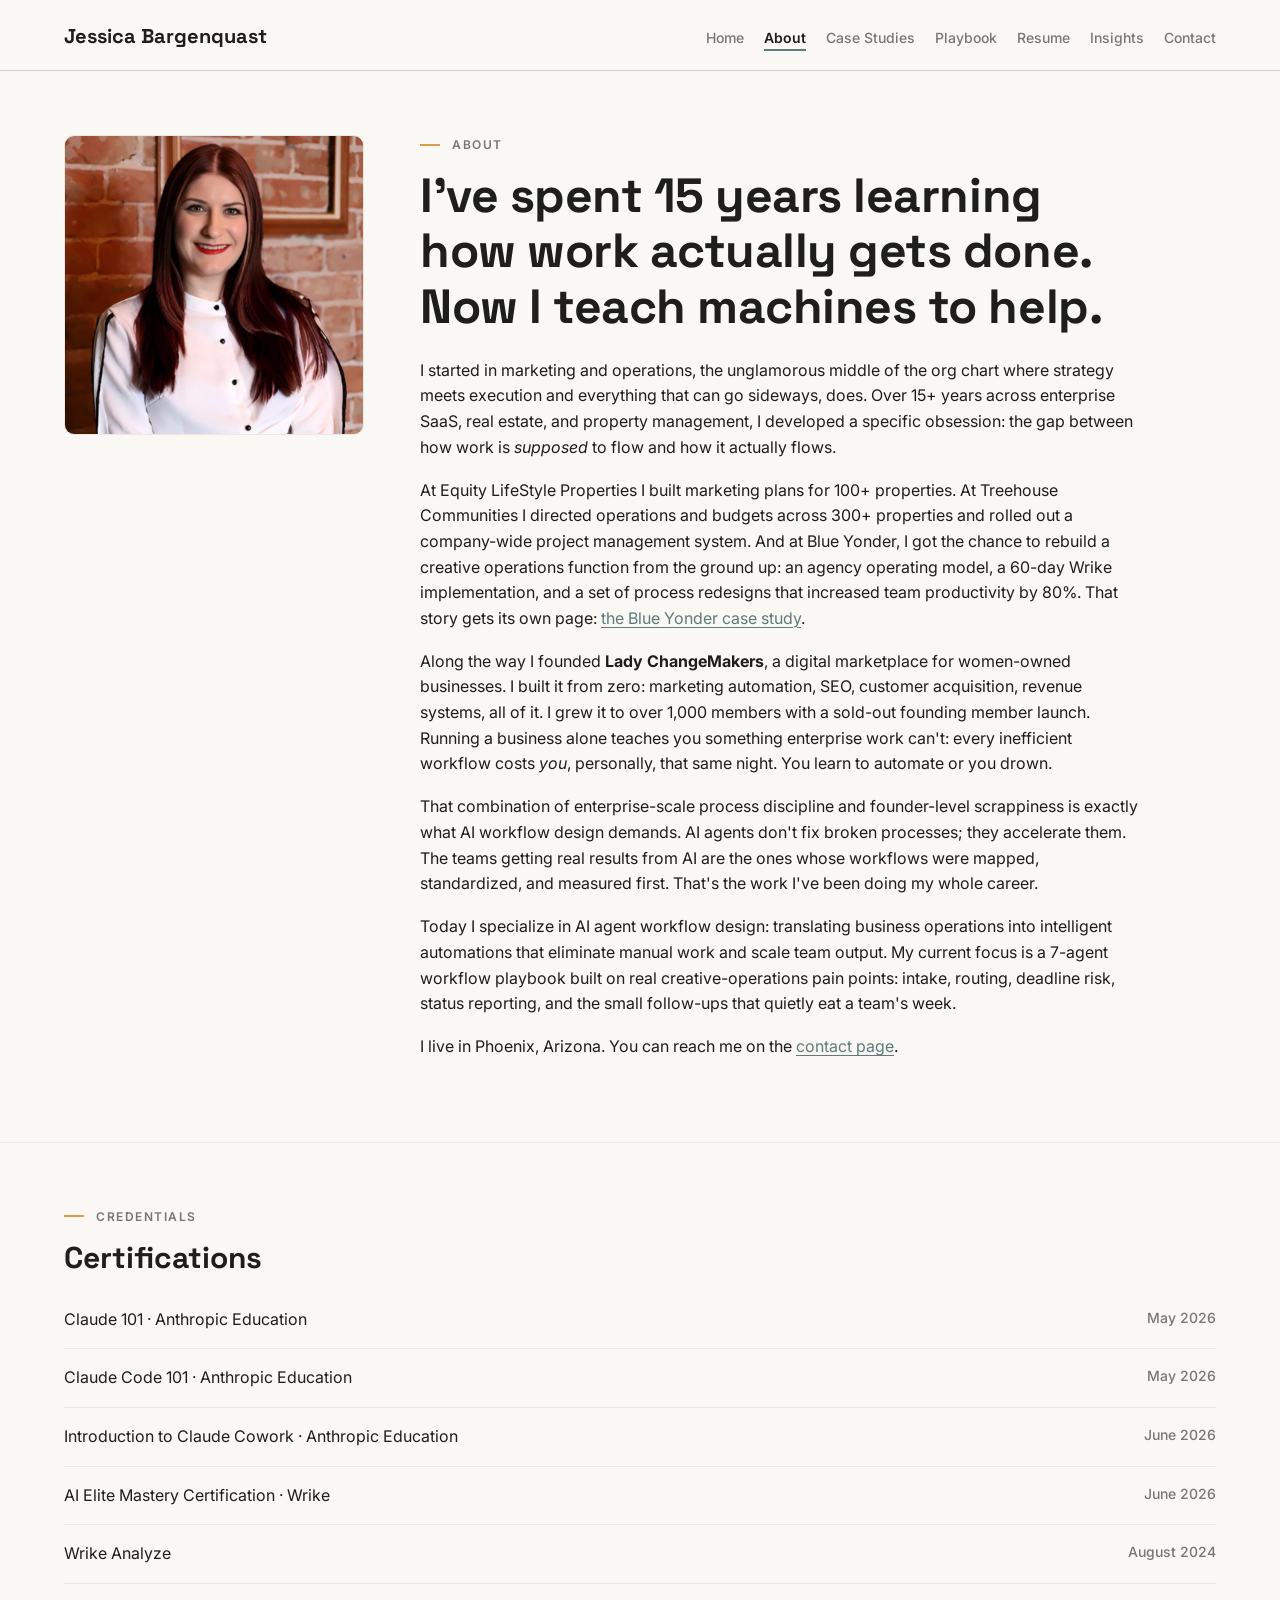
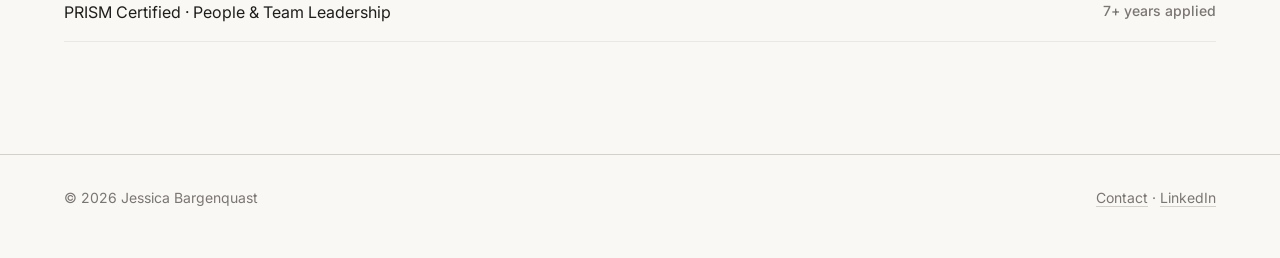
==== commit b96fd059: "Add gated 7-Agent Creative Ops Playbook - playbook.html: landing page with Netlify email-capture for" ====
--- a/about.html
+++ b/about.html
@@ -20,6 +20,7 @@
         <a href="index.html">Home</a>
         <a href="about.html" aria-current="page">About</a>
         <a href="case-studies.html">Case Studies</a>
+        <a href="playbook.html">Playbook</a>
         <a href="resume.html">Resume</a>
         <a href="insights.html">Insights</a>
         <a href="contact.html">Contact</a>
--- a/css/styles.css
+++ b/css/styles.css
@@ -513,3 +513,136 @@
 
 .mt-0 { margin-top: 0; }
 .center { text-align: center; }
+
+/* ---------- Playbook ---------- */
+
+.gate-card {
+  background: var(--white);
+  border: 1px solid var(--border);
+  border-radius: var(--radius-lg);
+  padding: var(--space-xl);
+  max-width: 560px;
+}
+.gate-card .contact-form { margin-top: var(--space-lg); }
+.gate-note { font-size: var(--text-sm); color: var(--iron-muted); margin-top: var(--space-md); margin-bottom: 0; }
+
+.playbook-layout {
+  display: grid;
+  grid-template-columns: minmax(0, 1fr) 400px;
+  gap: var(--space-2xl);
+  align-items: start;
+}
+@media (max-width: 900px) { .playbook-layout { grid-template-columns: 1fr; } }
+
+.agent-chapter {
+  border-top: 2px solid var(--iron);
+  padding-top: var(--space-xl);
+  margin-top: var(--space-2xl);
+}
+.agent-pain {
+  font-size: var(--text-md);
+  font-style: italic;
+  color: var(--iron-soft);
+  max-width: 640px;
+}
+
+.spec-list {
+  background: var(--white);
+  border: 1px solid var(--border);
+  border-radius: var(--radius-md);
+  margin: var(--space-xl) 0;
+  max-width: 800px;
+  overflow: hidden;
+}
+.spec-row {
+  display: grid;
+  grid-template-columns: 150px minmax(0, 1fr);
+  border-top: 1px solid var(--border);
+}
+.spec-row:first-child { border-top: none; }
+.spec-key {
+  padding: var(--space-md) var(--space-lg);
+  font-family: var(--font-body);
+  font-size: var(--text-xs);
+  font-weight: 600;
+  text-transform: uppercase;
+  letter-spacing: 1px;
+  color: var(--iron-muted);
+  border-right: 1px solid var(--border);
+}
+.spec-value { padding: var(--space-md) var(--space-lg); font-size: var(--text-base); }
+.spec-value p { margin-bottom: 0.6em; }
+.spec-value p:last-child, .spec-value ol:last-child { margin-bottom: 0; }
+.spec-value ol { margin: 0; padding-left: 20px; }
+.spec-value li { margin-bottom: 6px; }
+@media (max-width: 620px) {
+  .spec-row { grid-template-columns: 1fr; }
+  .spec-key { border-right: none; padding-bottom: 4px; }
+  .spec-value { padding-top: 4px; }
+}
+
+.precondition {
+  background: var(--brass-light);
+  border-left: 3px solid var(--brass);
+  border-radius: var(--radius-sm);
+  padding: var(--space-lg);
+  margin: var(--space-xl) 0;
+  max-width: 750px;
+}
+.precondition .label {
+  display: block;
+  font-family: var(--font-body);
+  font-size: var(--text-xs);
+  font-weight: 600;
+  text-transform: uppercase;
+  letter-spacing: 1px;
+  color: var(--iron);
+  margin-bottom: 6px;
+}
+.precondition p { margin: 0; color: var(--iron-soft); }
+
+.ready-list { list-style: none; margin: var(--space-xl) 0; padding: 0; max-width: 680px; }
+.ready-list li {
+  position: relative;
+  padding: var(--space-md) 0 var(--space-md) 36px;
+  border-bottom: 1px solid var(--border);
+}
+.ready-list li::before {
+  content: "";
+  position: absolute;
+  left: 2px;
+  top: 21px;
+  width: 14px;
+  height: 14px;
+  border: 2px solid var(--accent);
+  border-radius: 4px;
+}
+
+.table-wrap { overflow-x: auto; margin: var(--space-xl) 0; }
+.playbook-table {
+  border-collapse: collapse;
+  width: 100%;
+  min-width: 560px;
+  font-size: var(--text-sm);
+  line-height: 1.5;
+  background: var(--white);
+  border: 1px solid var(--border);
+  border-radius: var(--radius-md);
+}
+.playbook-table th {
+  text-align: left;
+  font-family: var(--font-body);
+  font-size: var(--text-xs);
+  font-weight: 600;
+  text-transform: uppercase;
+  letter-spacing: 1px;
+  color: var(--iron-muted);
+  border-bottom: 2px solid var(--iron);
+  padding: 12px 16px;
+}
+.playbook-table td {
+  border-bottom: 1px solid var(--border);
+  padding: 14px 16px;
+  vertical-align: top;
+}
+.playbook-table tr:last-child td { border-bottom: none; }
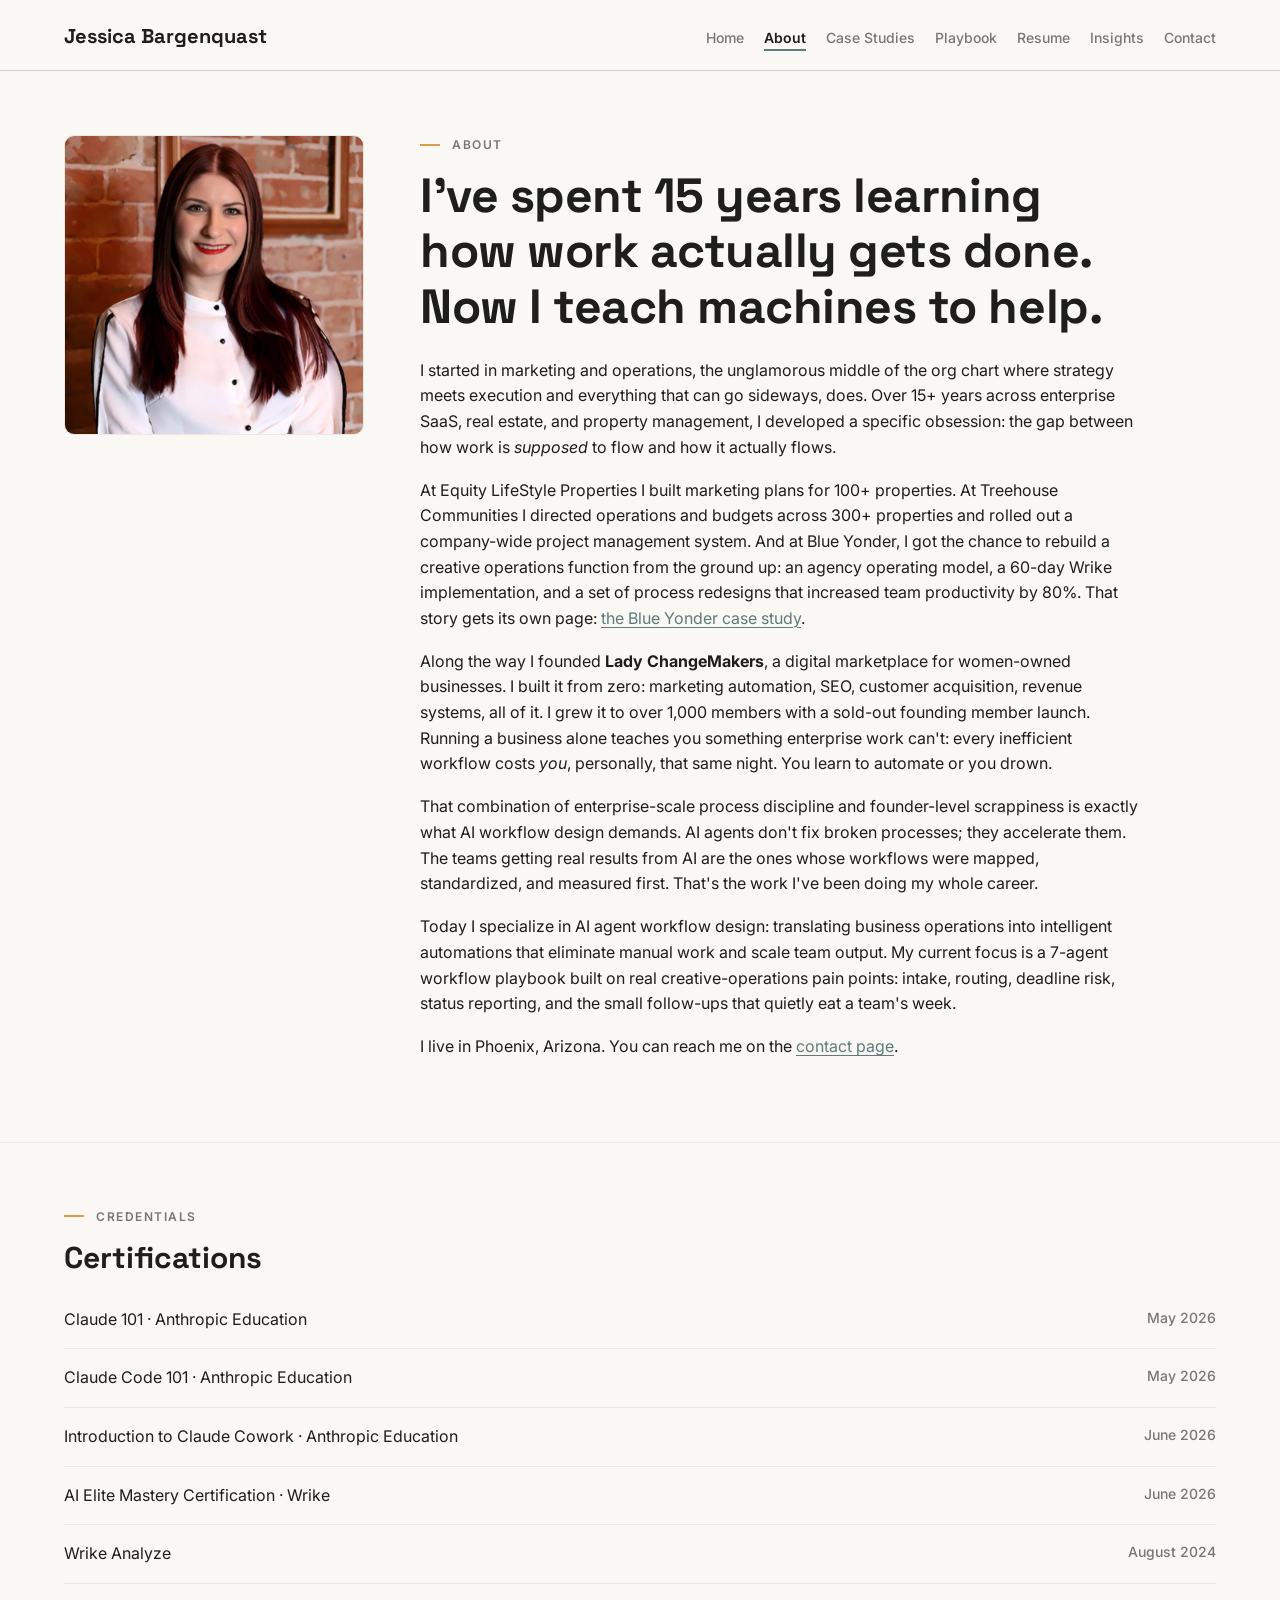
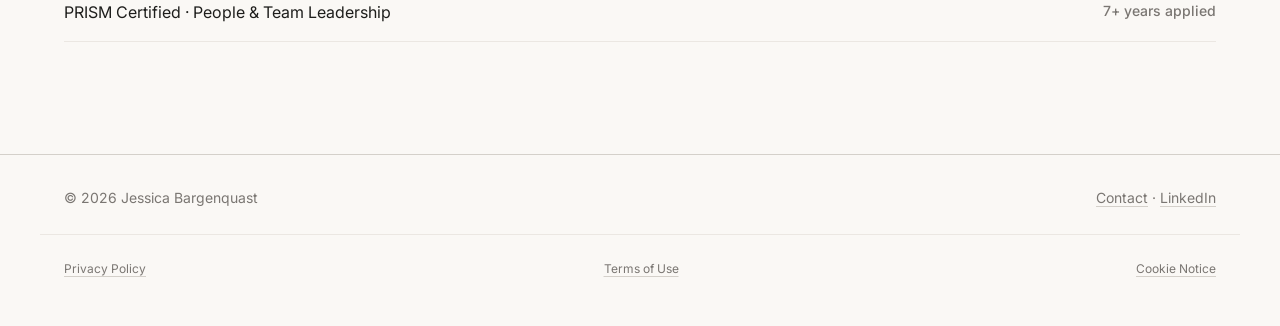
==== commit 5ab668de: "Redesign downloadable resume PDF and add legal pages - Rebuild the downloadable resume PDF from scra" ====
--- a/about.html
+++ b/about.html
@@ -81,6 +81,12 @@
         <a href="https://linkedin.com/in/jessbarg">LinkedIn</a>
       </div>
     </div>
+    <div class="wrap footer-legal">
+      <a href="privacy-policy.html">Privacy Policy</a>
+      <a href="terms-of-use.html">Terms of Use</a>
+      <a href="cookie-notice.html">Cookie Notice</a>
+    </div>
+  
   </footer>
 
 </body>
--- a/css/styles.css
+++ b/css/styles.css
@@ -509,6 +509,15 @@
 .site-footer a { color: var(--iron-muted); text-decoration-color: var(--border-dark); }
 .site-footer a:hover { color: var(--accent); text-decoration-color: var(--accent); }
 
+.footer-legal {
+  margin-top: var(--space-lg);
+  padding-top: var(--space-lg);
+  border-top: 1px solid var(--border);
+  font-size: var(--text-xs);
+  gap: 6px 18px;
+}
+.footer-legal a[aria-current="page"] { color: var(--iron); font-weight: 600; }
+
 /* ---------- Utilities ---------- */
 
 .mt-0 { margin-top: 0; }
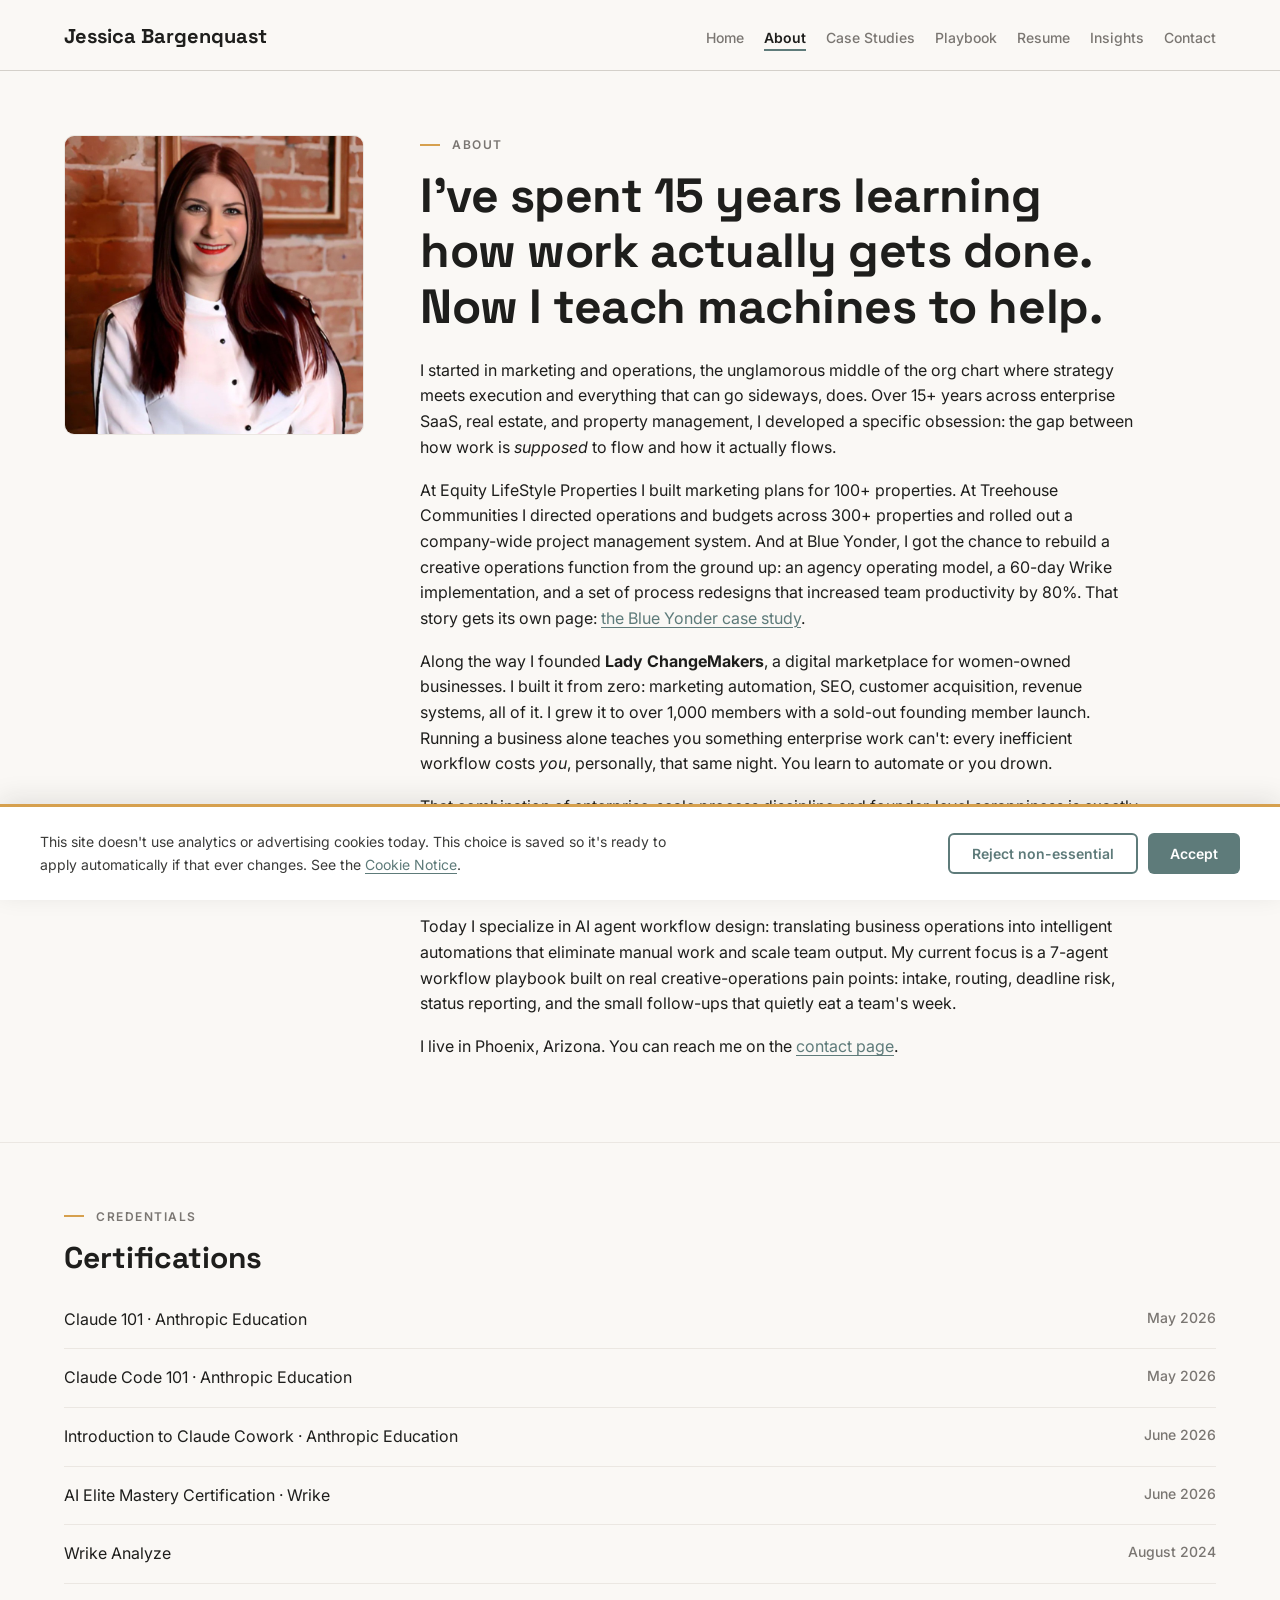
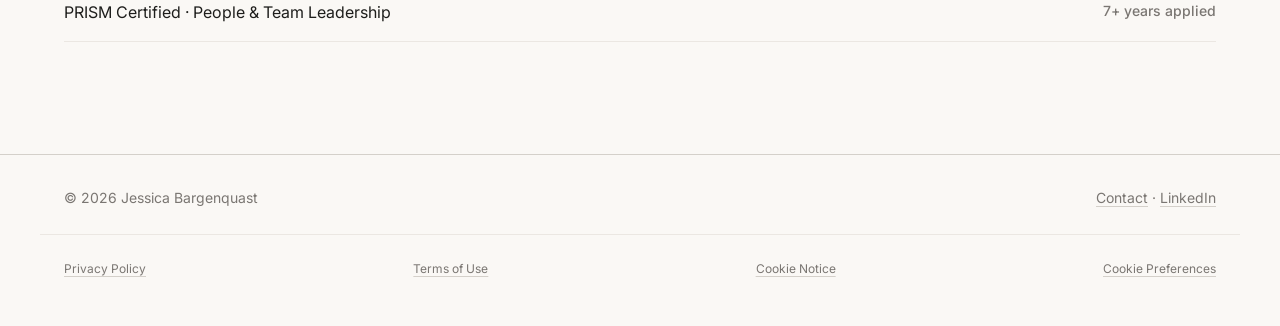
==== commit f0a679ee: "Add cookie consent banner ahead of California privacy requirements - Add js/cookie-consent.js: vanil" ====
--- a/about.html
+++ b/about.html
@@ -85,9 +85,21 @@
       <a href="privacy-policy.html">Privacy Policy</a>
       <a href="terms-of-use.html">Terms of Use</a>
       <a href="cookie-notice.html">Cookie Notice</a>
+      <button type="button" class="footer-legal-btn open-cookie-preferences">Cookie Preferences</button>
     </div>
   
   </footer>
 
+  <div id="cookie-banner" class="cookie-banner" role="region" aria-label="Cookie preferences" hidden>
+    <div class="cookie-banner-inner">
+      <p>This site doesn't use analytics or advertising cookies today. This choice is saved so it's ready to apply automatically if that ever changes. See the <a href="cookie-notice.html">Cookie Notice</a>.</p>
+      <div class="cookie-banner-actions">
+        <button type="button" class="btn secondary" id="cookie-reject">Reject non-essential</button>
+        <button type="button" class="btn" id="cookie-accept">Accept</button>
+      </div>
+    </div>
+  </div>
+  <script src="js/cookie-consent.js"></script>
+
 </body>
 </html>
--- a/css/styles.css
+++ b/css/styles.css
@@ -514,9 +514,75 @@
   padding-top: var(--space-lg);
   border-top: 1px solid var(--border);
   font-size: var(--text-xs);
+  justify-content: flex-start;
   gap: 6px 18px;
 }
 .footer-legal a[aria-current="page"] { color: var(--iron); font-weight: 600; }
+
+.footer-legal-btn {
+  background: none;
+  border: none;
+  padding: 0;
+  margin: 0;
+  font: inherit;
+  font-size: var(--text-xs);
+  color: var(--iron-muted);
+  text-decoration: underline;
+  text-decoration-color: var(--border-dark);
+  text-underline-offset: 3px;
+  cursor: pointer;
+}
+.footer-legal-btn:hover { color: var(--accent); text-decoration-color: var(--accent); }
+
+/* ---------- Cookie banner ---------- */
+
+.cookie-banner {
+  position: fixed;
+  left: 0;
+  right: 0;
+  bottom: 0;
+  z-index: 1000;
+  background: var(--white);
+  border-top: 3px solid var(--brass);
+  box-shadow: 0 -6px 24px rgba(30, 30, 28, 0.10);
+  padding: var(--space-lg) 24px;
+}
+.cookie-banner[hidden] { display: none; }
+
+.cookie-banner-inner {
+  max-width: var(--max-width);
+  margin: 0 auto;
+  display: flex;
+  flex-wrap: wrap;
+  align-items: center;
+  justify-content: space-between;
+  gap: 14px 32px;
+}
+
+.cookie-banner-inner p {
+  margin: 0;
+  font-size: var(--text-sm);
+  color: var(--iron-soft);
+  max-width: 640px;
+}
+
+.cookie-banner-actions {
+  display: flex;
+  gap: 10px;
+  flex-shrink: 0;
+}
+
+.cookie-banner .btn,
+.cookie-banner .btn.secondary {
+  padding: 10px 22px;
+  min-height: auto;
+  font-size: var(--text-sm);
+}
+
+@media (max-width: 640px) {
+  .cookie-banner-actions { width: 100%; }
+  .cookie-banner-actions .btn { flex: 1; }
+}
 
 /* ---------- Utilities ---------- */
 
